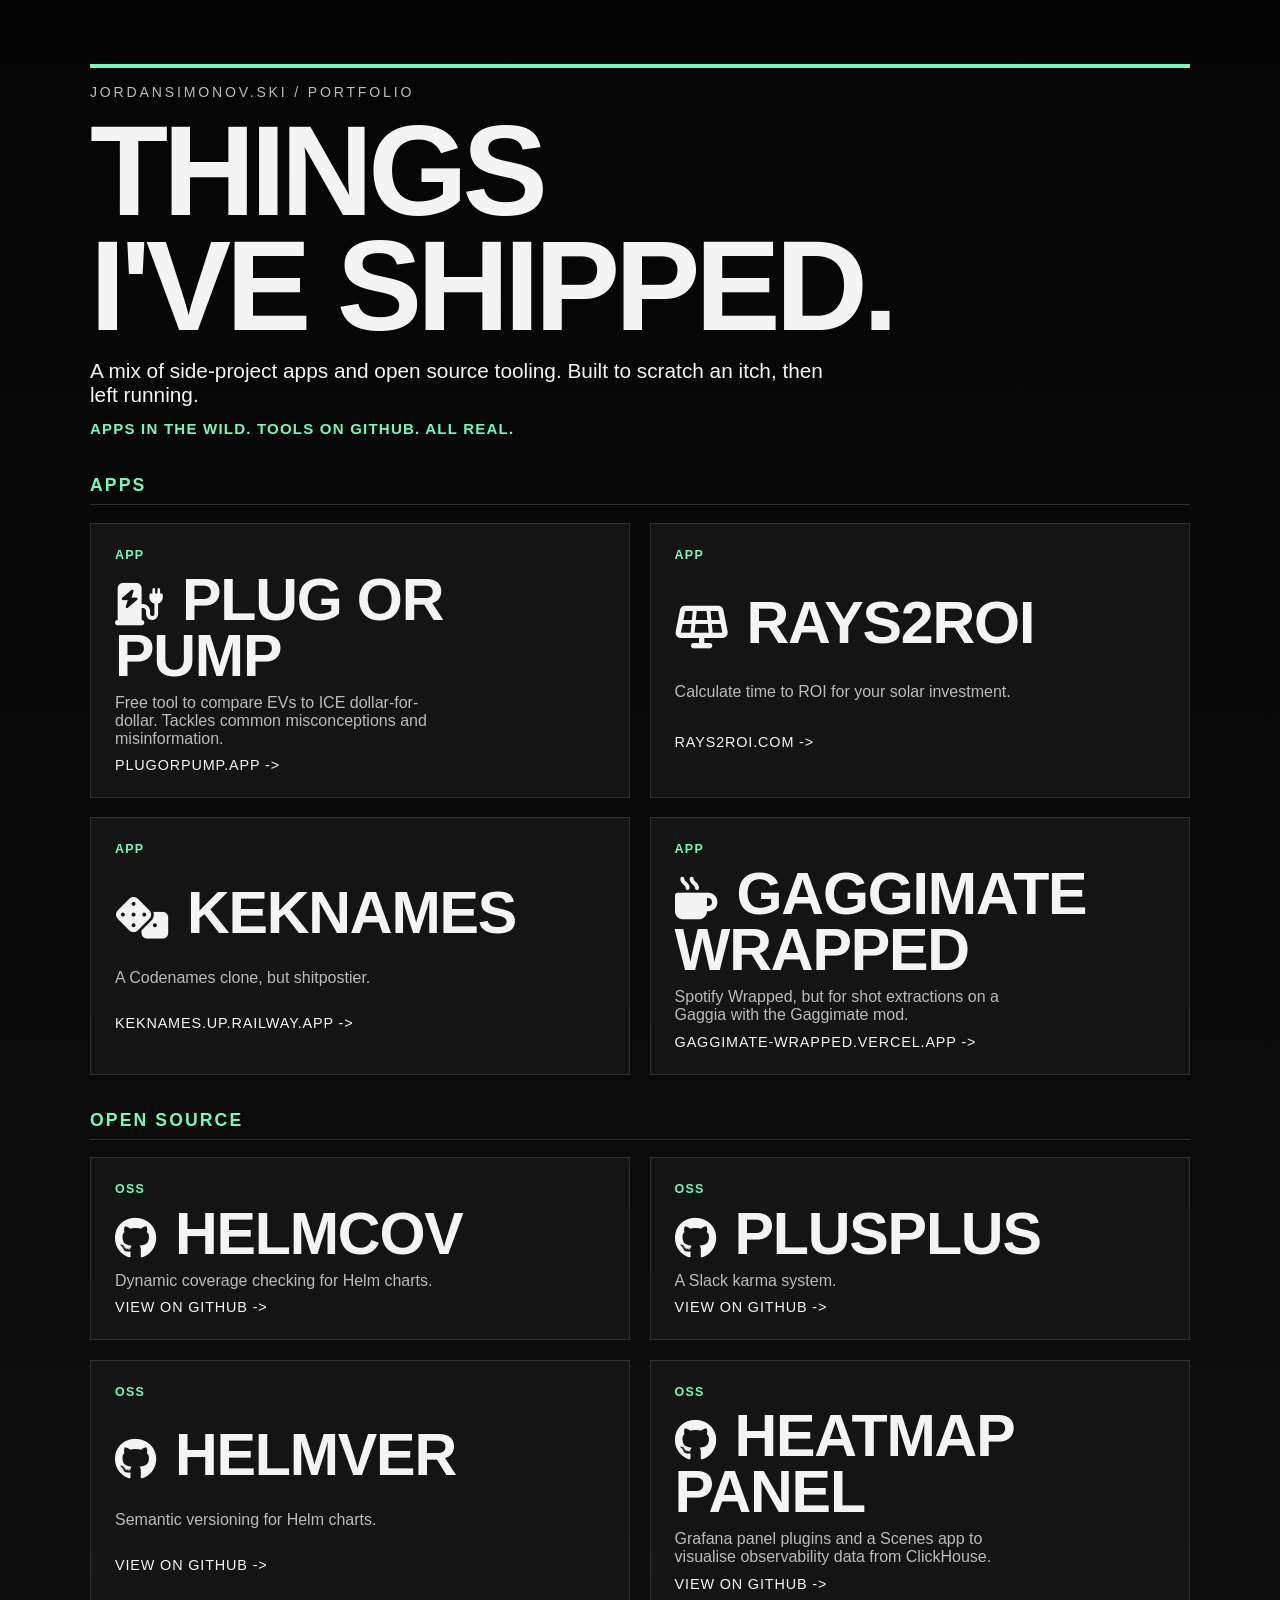
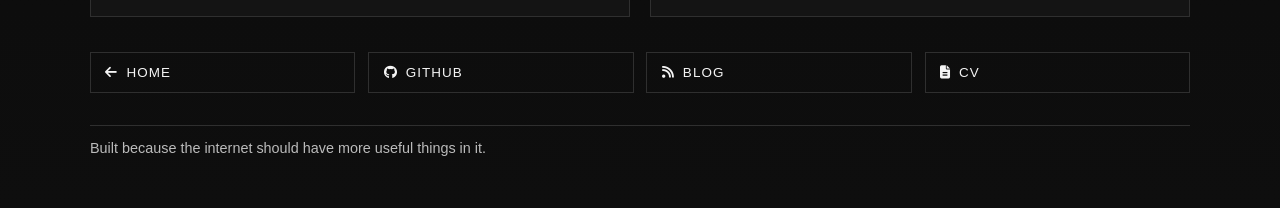
==== portfolio/index.html @ 2efd6886 "Added portfolio" ====
<!DOCTYPE html>
<html lang="en">
  <head>
    <meta charset="UTF-8" />
    <meta name="viewport" content="width=device-width, initial-scale=1.0" />
    <meta
      name="description"
      content="Jordan Simonovski - portfolio of shipped apps and open source projects."
    />
    <meta name="theme-color" content="#7d5ba6" />
    <link rel="canonical" href="https://jordansimonov.ski/portfolio/" />
    <link rel="icon" type="image/svg+xml" href="../js-favicon.svg" />
    <meta property="og:title" content="Jordan Simonovski - Portfolio" />
    <meta
      property="og:description"
      content="Jordan Simonovski - portfolio of shipped apps and open source projects."
    />
    <meta property="og:type" content="website" />
    <meta property="og:url" content="https://jordansimonov.ski/portfolio/" />
    <meta property="og:image" content="https://jordansimonov.ski/js-favicon.svg" />
    <meta property="og:image:width" content="64" />
    <meta property="og:image:height" content="64" />
    <meta property="og:image:alt" content="Jordan Simonovski profile image" />
    <meta name="twitter:card" content="summary_large_image" />
    <meta name="twitter:title" content="Jordan Simonovski - Portfolio" />
    <meta
      name="twitter:description"
      content="Jordan Simonovski - portfolio of shipped apps and open source projects."
    />
    <meta name="twitter:image" content="https://jordansimonov.ski/js-favicon.svg" />
    <title>Portfolio - Jordan Simonovski</title>
    <link
      rel="stylesheet"
      href="https://cdnjs.cloudflare.com/ajax/libs/font-awesome/6.7.2/css/all.min.css"
      integrity="sha512-Evv84Mr4kqVGRNSgIGL/F/aIDqQb7xQ2vcrdIwxfjThSH8CSR7PBEakCr51Ck+w+/U6swU2Im1vVX0SVk9ABhg=="
      crossorigin="anonymous"
      referrerpolicy="no-referrer"
    />
    <link rel="stylesheet" href="../styles.css" />
  </head>
  <body>
    <main class="page-shell">
      <header class="hero" aria-labelledby="site-title">
        <p class="eyebrow">jordansimonov.ski / portfolio</p>
        <h1 id="site-title">Things<br />I've shipped.</h1>
        <p class="subhead">
          A mix of side-project apps and open source tooling. Built to scratch an itch, then left running.
        </p>
        <p class="proof-line">Apps in the wild. Tools on GitHub. All real.</p>
      </header>

      <section class="project-group" aria-labelledby="apps-heading">
        <h2 class="group-heading" id="apps-heading">Apps</h2>
        <div class="primary-links">
          <a
            class="primary-link"
            href="https://plugorpump.app/"
            target="_blank"
            rel="noopener noreferrer"
            aria-label="Open Plug or Pump"
          >
            <span class="link-kicker">App</span>
            <h2><i class="fa-solid fa-charging-station" aria-hidden="true"></i> Plug or Pump</h2>
            <p>Free tool to compare EVs to ICE dollar-for-dollar. Tackles common misconceptions and misinformation.</p>
            <span class="link-arrow">plugorpump.app -></span>
          </a>
          <a
            class="primary-link"
            href="https://www.rays2roi.com/"
            target="_blank"
            rel="noopener noreferrer"
            aria-label="Open Rays2ROI"
          >
            <span class="link-kicker">App</span>
            <h2><i class="fa-solid fa-solar-panel" aria-hidden="true"></i> Rays2ROI</h2>
            <p>Calculate time to ROI for your solar investment.</p>
            <span class="link-arrow">rays2roi.com -></span>
          </a>
          <a
            class="primary-link"
            href="https://keknames.up.railway.app/"
            target="_blank"
            rel="noopener noreferrer"
            aria-label="Open Keknames"
          >
            <span class="link-kicker">App</span>
            <h2><i class="fa-solid fa-dice" aria-hidden="true"></i> Keknames</h2>
            <p>A Codenames clone, but shitpostier.</p>
            <span class="link-arrow">keknames.up.railway.app -></span>
          </a>
          <a
            class="primary-link"
            href="https://gaggimate-wrapped.vercel.app/"
            target="_blank"
            rel="noopener noreferrer"
            aria-label="Open Gaggimate Wrapped"
          >
            <span class="link-kicker">App</span>
            <h2><i class="fa-solid fa-mug-hot" aria-hidden="true"></i> Gaggimate Wrapped</h2>
            <p>Spotify Wrapped, but for shot extractions on a Gaggia with the Gaggimate mod.</p>
            <span class="link-arrow">gaggimate-wrapped.vercel.app -></span>
          </a>
        </div>
      </section>

      <section class="project-group" aria-labelledby="oss-heading">
        <h2 class="group-heading" id="oss-heading">Open Source</h2>
        <div class="primary-links">
          <a
            class="primary-link"
            href="https://github.com/jordan-simonovski/helmcov"
            target="_blank"
            rel="noopener noreferrer"
            aria-label="Open Helmcov on GitHub"
          >
            <span class="link-kicker">OSS</span>
            <h2><i class="fa-brands fa-github" aria-hidden="true"></i> Helmcov</h2>
            <p>Dynamic coverage checking for Helm charts.</p>
            <span class="link-arrow">View on GitHub -></span>
          </a>
          <a
            class="primary-link"
            href="https://github.com/jordan-simonovski/plusplus"
            target="_blank"
            rel="noopener noreferrer"
            aria-label="Open Plusplus on GitHub"
          >
            <span class="link-kicker">OSS</span>
            <h2><i class="fa-brands fa-github" aria-hidden="true"></i> Plusplus</h2>
            <p>A Slack karma system.</p>
            <span class="link-arrow">View on GitHub -></span>
          </a>
          <a
            class="primary-link"
            href="https://github.com/jordan-simonovski/helmver"
            target="_blank"
            rel="noopener noreferrer"
            aria-label="Open Helmver on GitHub"
          >
            <span class="link-kicker">OSS</span>
            <h2><i class="fa-brands fa-github" aria-hidden="true"></i> Helmver</h2>
            <p>Semantic versioning for Helm charts.</p>
            <span class="link-arrow">View on GitHub -></span>
          </a>
          <a
            class="primary-link"
            href="https://github.com/jordan-simonovski/heatmap-panel"
            target="_blank"
            rel="noopener noreferrer"
            aria-label="Open Heatmap Panel on GitHub"
          >
            <span class="link-kicker">OSS</span>
            <h2><i class="fa-brands fa-github" aria-hidden="true"></i> Heatmap Panel</h2>
            <p>Grafana panel plugins and a Scenes app to visualise observability data from ClickHouse.</p>
            <span class="link-arrow">View on GitHub -></span>
          </a>
        </div>
      </section>

      <nav class="secondary-links" aria-label="Other destinations">
        <a
          class="secondary-link"
          href="/"
          aria-label="Back to home"
        >
          <i class="fa-solid fa-arrow-left" aria-hidden="true"></i> Home
        </a>
        <a
          class="secondary-link"
          href="https://github.com/jordan-simonovski"
          target="_blank"
          rel="noopener noreferrer"
          aria-label="Open GitHub profile"
        >
          <i class="fa-brands fa-github" aria-hidden="true"></i> GitHub
        </a>
        <a
          class="secondary-link"
          href="https://blog.jordansimonov.ski"
          target="_blank"
          rel="noopener noreferrer"
          aria-label="Open blog"
        >
          <i class="fa-solid fa-rss" aria-hidden="true"></i> Blog
        </a>
        <a
          class="secondary-link"
          href="https://cv.jordansimonov.ski"
          target="_blank"
          rel="noopener noreferrer"
          aria-label="Open CV"
        >
          <i class="fa-solid fa-file-lines" aria-hidden="true"></i> CV
        </a>
      </nav>

      <footer class="footer-note">
        <p>Built because the internet should have more useful things in it.</p>
      </footer>
    </main>

    <script src="../script.js"></script>
  </body>
</html>
---- styles.css ----
:root {
  color-scheme: dark;
  --bg: #090909;
  --bg-soft: #141414;
  --ink: #f4f4f4;
  --ink-muted: #bbbbbb;
  --line: #2f2f2f;
  --accent: #74f9b8;
  --focus-ring: #9afcd0;
}

*,
*::before,
*::after {
  box-sizing: border-box;
}

html,
body {
  margin: 0;
  min-height: 100%;
}

body {
  font-family: "Inter", "Avenir Next", "Segoe UI", Roboto, Helvetica, Arial, sans-serif;
  background: linear-gradient(180deg, #050505 0%, #0e0e0e 100%);
  color: var(--ink);
}

.page-shell {
  width: min(1100px, 92vw);
  margin: 0 auto;
  padding: clamp(2rem, 5vw, 5rem) 0 clamp(2rem, 4vw, 3.6rem);
}

.hero {
  border-top: 4px solid var(--accent);
  padding-top: 1rem;
  margin-bottom: clamp(1.6rem, 3vw, 2.4rem);
}

.eyebrow {
  margin: 0 0 0.8rem;
  color: var(--ink-muted);
  text-transform: uppercase;
  letter-spacing: 0.2em;
  font-size: clamp(0.72rem, 1.2vw, 0.88rem);
}

h1 {
  margin: 0;
  max-width: 12ch;
  font-size: clamp(2.6rem, 11vw, 8rem);
  line-height: 0.9;
  letter-spacing: -0.04em;
  text-transform: uppercase;
}

.subhead {
  margin: 1rem 0 0;
  max-width: 65ch;
  color: var(--ink);
  font-size: clamp(1rem, 2vw, 1.3rem);
}

.proof-line {
  margin: 0.8rem 0 0;
  color: var(--accent);
  text-transform: uppercase;
  letter-spacing: 0.08em;
  font-weight: 700;
  font-size: clamp(0.76rem, 1.3vw, 0.94rem);
}

.primary-links {
  display: grid;
  grid-template-columns: repeat(12, minmax(0, 1fr));
  gap: clamp(0.8rem, 1.8vw, 1.2rem);
  margin-bottom: clamp(1rem, 2vw, 1.5rem);
}

.project-group {
  margin-bottom: clamp(1.4rem, 3vw, 2.2rem);
}

.project-group .primary-links {
  margin-bottom: 0;
}

.group-heading {
  margin: 0 0 clamp(0.8rem, 1.6vw, 1.1rem);
  padding-bottom: 0.5rem;
  border-bottom: 1px solid var(--line);
  color: var(--accent);
  text-transform: uppercase;
  letter-spacing: 0.12em;
  font-size: clamp(0.9rem, 1.6vw, 1.1rem);
}

.primary-links--trio > .primary-link {
  grid-column: span 4;
}

.primary-link {
  grid-column: span 6;
  border: 1px solid var(--line);
  background: var(--bg-soft);
  color: inherit;
  text-decoration: none;
  padding: clamp(1.1rem, 2vw, 1.5rem);
  display: grid;
  gap: 0.6rem;
  transition: transform 160ms ease, border-color 160ms ease, box-shadow 160ms ease;
}

.primary-link h2 {
  margin: 0;
  font-size: clamp(2rem, 5vw, 3.7rem);
  line-height: 0.95;
  letter-spacing: -0.02em;
  text-transform: uppercase;
}

.primary-link h2 i {
  font-size: 0.72em;
  margin-right: 0.3rem;
}

.primary-link p {
  margin: 0;
  color: var(--ink-muted);
  max-width: 38ch;
}

.link-kicker {
  color: var(--accent);
  text-transform: uppercase;
  font-size: 0.78rem;
  letter-spacing: 0.1em;
  font-weight: 700;
}

.link-arrow {
  color: var(--ink);
  text-transform: uppercase;
  letter-spacing: 0.06em;
  font-size: 0.9rem;
}

.secondary-links {
  display: grid;
  grid-template-columns: repeat(12, minmax(0, 1fr));
  gap: clamp(0.55rem, 1.2vw, 0.8rem);
}

.secondary-link {
  grid-column: span 3;
  text-decoration: none;
  color: var(--ink);
  border: 1px solid var(--line);
  display: inline-flex;
  align-items: center;
  gap: 0.5rem;
  padding: 0.75rem 0.9rem;
  text-transform: uppercase;
  letter-spacing: 0.08em;
  font-size: 0.84rem;
  transition: transform 160ms ease, border-color 160ms ease, background-color 160ms ease;
}

.primary-link:hover,
.primary-link:focus-visible,
.secondary-link:hover,
.secondary-link:focus-visible {
  transform: translateY(-2px);
  border-color: var(--accent);
  background: #1a1a1a;
}

.primary-link:focus-visible,
.secondary-link:focus-visible {
  outline: 3px solid var(--focus-ring);
  outline-offset: 2px;
}

.footer-note {
  margin-top: clamp(1.4rem, 2.5vw, 2rem);
  color: var(--ink-muted);
  font-size: 0.9rem;
  border-top: 1px solid var(--line);
  padding-top: 0.9rem;
}

.footer-note p {
  margin: 0;
}

.hero,
.primary-link,
.secondary-link {
  opacity: 0;
  transform: translateY(8px);
}

body.is-ready .hero,
body.is-ready .primary-link,
body.is-ready .secondary-link {
  animation: riseIn 260ms ease forwards;
}

body.is-ready .primary-link:nth-child(1) {
  animation-delay: 80ms;
}

body.is-ready .primary-link:nth-child(2) {
  animation-delay: 120ms;
}

body.is-ready .primary-link:nth-child(3) {
  animation-delay: 160ms;
}

body.is-ready .secondary-link:nth-child(1) {
  animation-delay: 150ms;
}

body.is-ready .secondary-link:nth-child(2) {
  animation-delay: 190ms;
}

body.is-ready .secondary-link:nth-child(3) {
  animation-delay: 230ms;
}

body.is-ready .secondary-link:nth-child(4) {
  animation-delay: 270ms;
}

@keyframes riseIn {
  from {
    opacity: 0;
    transform: translateY(8px);
  }
  to {
    opacity: 1;
    transform: translateY(0);
  }
}

@media (max-width: 860px) {
  .primary-link,
  .primary-links--trio > .primary-link {
    grid-column: span 12;
  }

  .secondary-link {
    grid-column: span 6;
  }
}

@media (max-width: 520px) {
  .secondary-link {
    grid-column: span 12;
  }
}

@media (prefers-reduced-motion: reduce) {
  *,
  *::before,
  *::after {
    animation: none !important;
    transition-duration: 1ms !important;
    transition-delay: 0ms !important;
  }

  .hero,
  .primary-link,
  .secondary-link {
    opacity: 1;
    transform: none;
  }
}
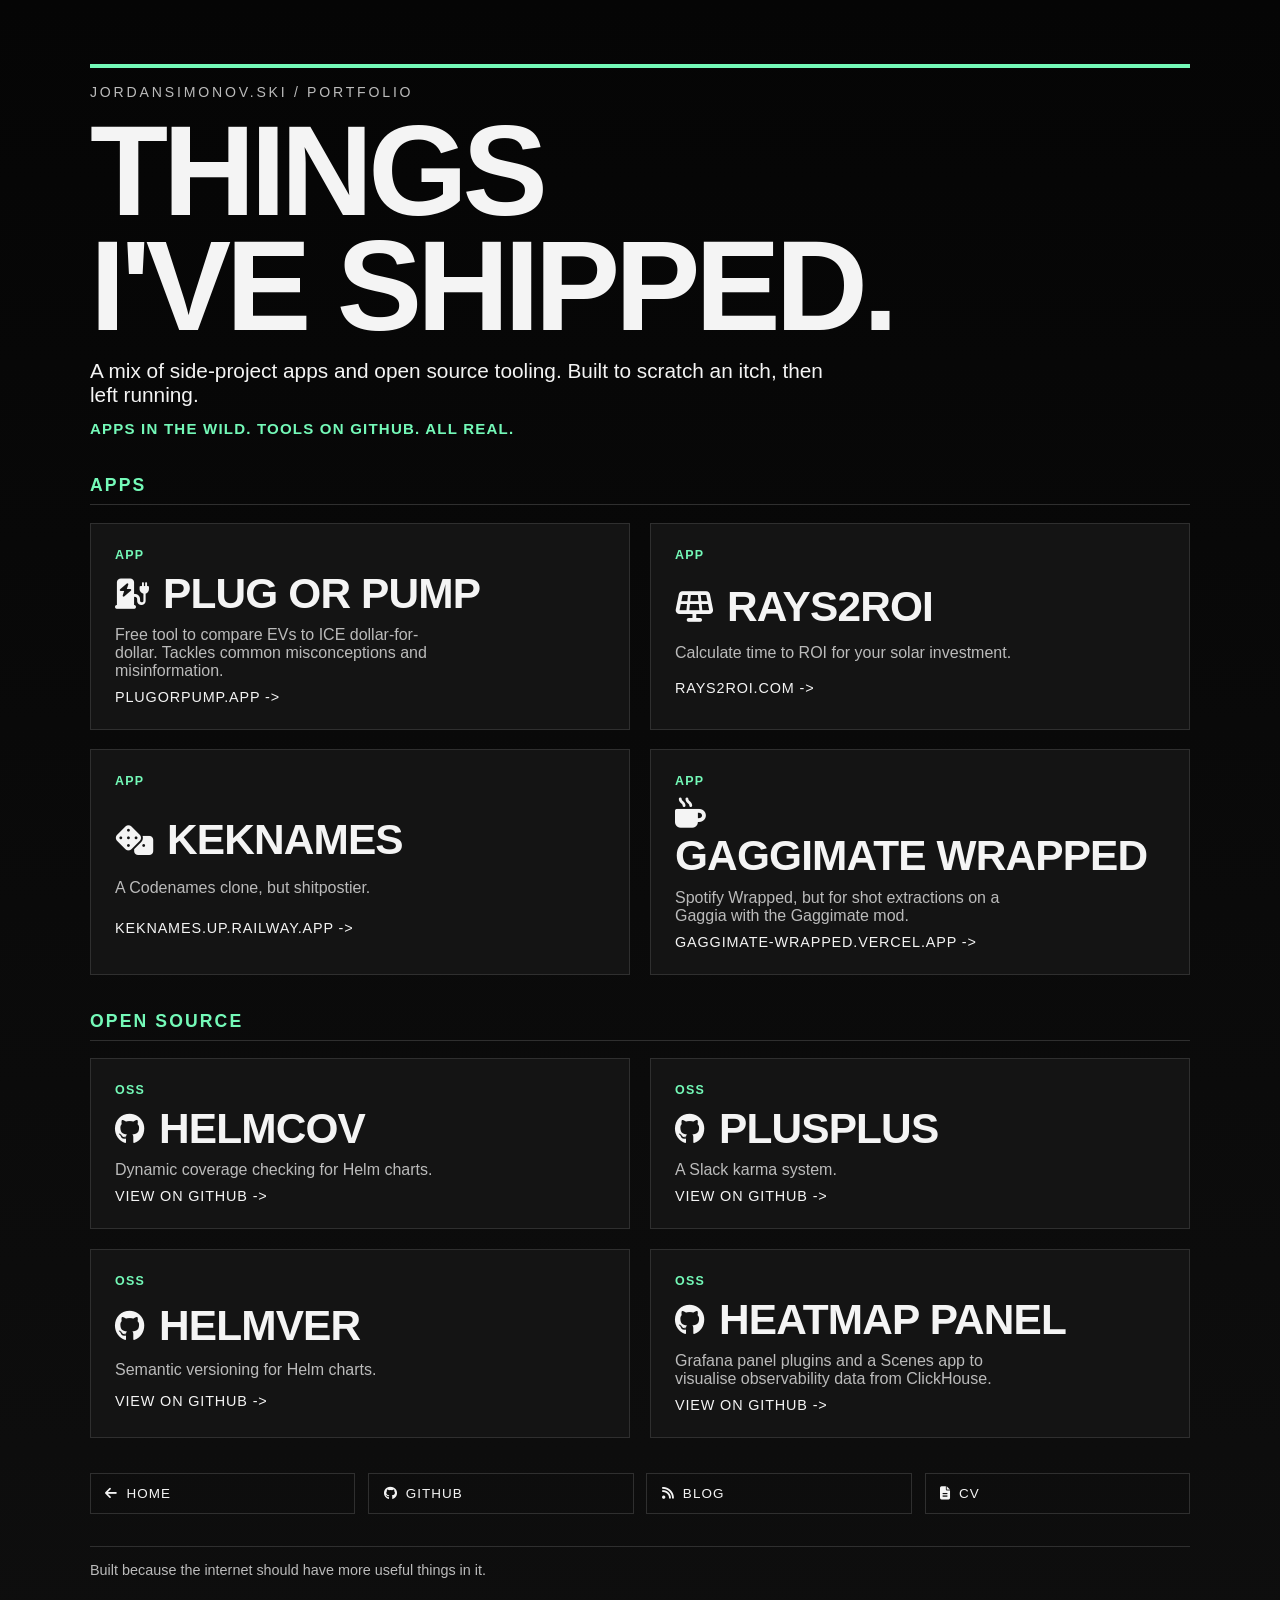
==== commit 6a029da8: "improve nav" ====
--- a/portfolio/index.html
+++ b/portfolio/index.html
@@ -41,7 +41,23 @@
   <body>
     <main class="page-shell">
       <header class="hero" aria-labelledby="site-title">
-        <p class="eyebrow">jordansimonov.ski / portfolio</p>
+        <nav class="eyebrow path-breadcrumb" aria-label="Site path">
+          <a class="path-root" href="/">jordansimonov.ski</a>
+          <span class="path-sep" aria-hidden="true">/</span>
+          <details class="path-endpoint">
+            <summary class="path-endpoint__summary">
+              <span class="path-endpoint__label">portfolio</span>
+            </summary>
+            <ul class="path-endpoint__menu">
+              <li>
+                <a href="/portfolio/" aria-current="page">portfolio</a>
+              </li>
+              <!-- Add rows here when new top-level sections ship, e.g.:
+              <li><a href="/labs/">labs</a></li>
+              -->
+            </ul>
+          </details>
+        </nav>
         <h1 id="site-title">Things<br />I've shipped.</h1>
         <p class="subhead">
           A mix of side-project apps and open source tooling. Built to scratch an itch, then left running.
--- a/styles.css
+++ b/styles.css
@@ -47,6 +47,106 @@
   font-size: clamp(0.72rem, 1.2vw, 0.88rem);
 }
 
+.path-breadcrumb {
+  display: flex;
+  flex-wrap: wrap;
+  align-items: baseline;
+  gap: 0.25em 0.45em;
+}
+
+.path-root {
+  color: inherit;
+  text-decoration: none;
+}
+
+.path-root:hover,
+.path-root:focus-visible {
+  color: var(--ink);
+  text-decoration: underline;
+  text-decoration-color: var(--accent);
+  text-underline-offset: 0.2em;
+}
+
+.path-sep {
+  color: var(--ink-muted);
+  user-select: none;
+}
+
+.path-endpoint {
+  position: relative;
+  display: inline-block;
+  color: var(--ink-muted);
+}
+
+.path-endpoint__summary {
+  list-style: none;
+  cursor: pointer;
+  color: inherit;
+  letter-spacing: inherit;
+}
+
+.path-endpoint__summary:focus-visible {
+  outline: 3px solid var(--focus-ring);
+  outline-offset: 3px;
+  border-radius: 2px;
+}
+
+.path-endpoint__summary::-webkit-details-marker {
+  display: none;
+}
+
+.path-endpoint__summary::marker {
+  content: "";
+}
+
+.path-endpoint__label {
+  border-bottom: 1px solid transparent;
+}
+
+.path-endpoint__summary:hover .path-endpoint__label,
+.path-endpoint__summary:focus-visible .path-endpoint__label {
+  color: var(--ink);
+  border-bottom-color: var(--accent);
+}
+
+.path-endpoint[open] .path-endpoint__summary .path-endpoint__label {
+  color: var(--accent);
+}
+
+.path-endpoint__menu {
+  position: absolute;
+  left: 0;
+  top: calc(100% + 0.35rem);
+  z-index: 2;
+  margin: 0;
+  padding: 0.35rem 0;
+  min-width: 11rem;
+  list-style: none;
+  background: var(--bg-soft);
+  border: 1px solid var(--line);
+  box-shadow: 0 8px 24px rgb(0 0 0 / 0.35);
+}
+
+.path-endpoint__menu a {
+  display: block;
+  padding: 0.45rem 0.85rem;
+  color: var(--ink);
+  text-decoration: none;
+  letter-spacing: 0.12em;
+  font-size: 0.92em;
+}
+
+.path-endpoint__menu a:hover,
+.path-endpoint__menu a:focus-visible {
+  background: #1a1a1a;
+  color: var(--accent);
+}
+
+.path-endpoint__menu a[aria-current="page"] {
+  color: var(--accent);
+  font-weight: 700;
+}
+
 h1 {
   margin: 0;
   max-width: 12ch;
@@ -102,6 +202,7 @@
 }
 
 .primary-link {
+  container-type: inline-size;
   grid-column: span 6;
   border: 1px solid var(--line);
   background: var(--bg-soft);
@@ -110,20 +211,31 @@
   padding: clamp(1.1rem, 2vw, 1.5rem);
   display: grid;
   gap: 0.6rem;
+  min-width: 0;
   transition: transform 160ms ease, border-color 160ms ease, box-shadow 160ms ease;
 }
 
 .primary-link h2 {
   margin: 0;
-  font-size: clamp(2rem, 5vw, 3.7rem);
-  line-height: 0.95;
+  /* vw fallback when container query length units are unavailable */
+  font-size: clamp(1.35rem, 2.8vw + 0.6rem, 2.65rem);
+  /* cqw tracks the card so long titles scale with the column, not the viewport */
+  font-size: clamp(1.35rem, 0.85rem + 9cqw, 2.65rem);
+  line-height: 1.05;
   letter-spacing: -0.02em;
   text-transform: uppercase;
+  display: flex;
+  flex-wrap: wrap;
+  align-items: center;
+  column-gap: 0.35em;
+  row-gap: 0.15em;
+  min-width: 0;
+  overflow-wrap: break-word;
 }
 
 .primary-link h2 i {
   font-size: 0.72em;
-  margin-right: 0.3rem;
+  flex-shrink: 0;
 }
 
 .primary-link p {
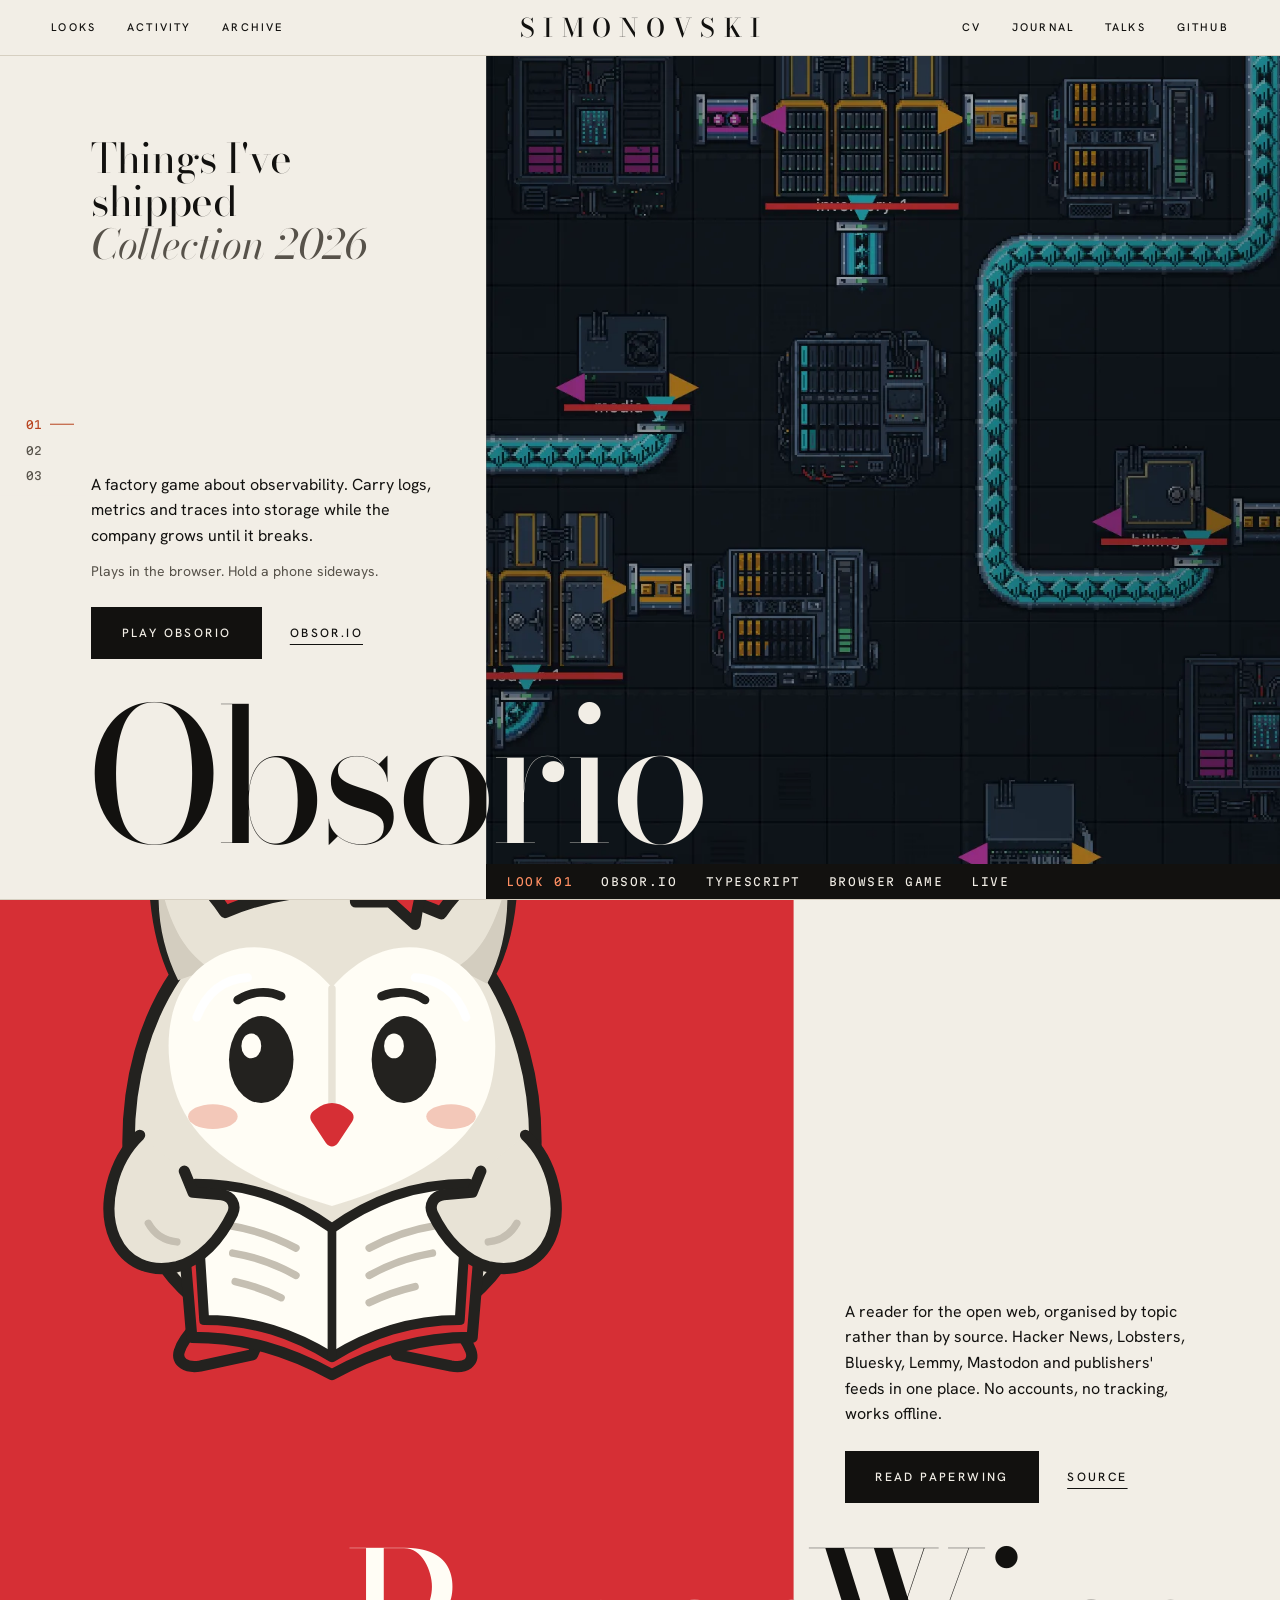
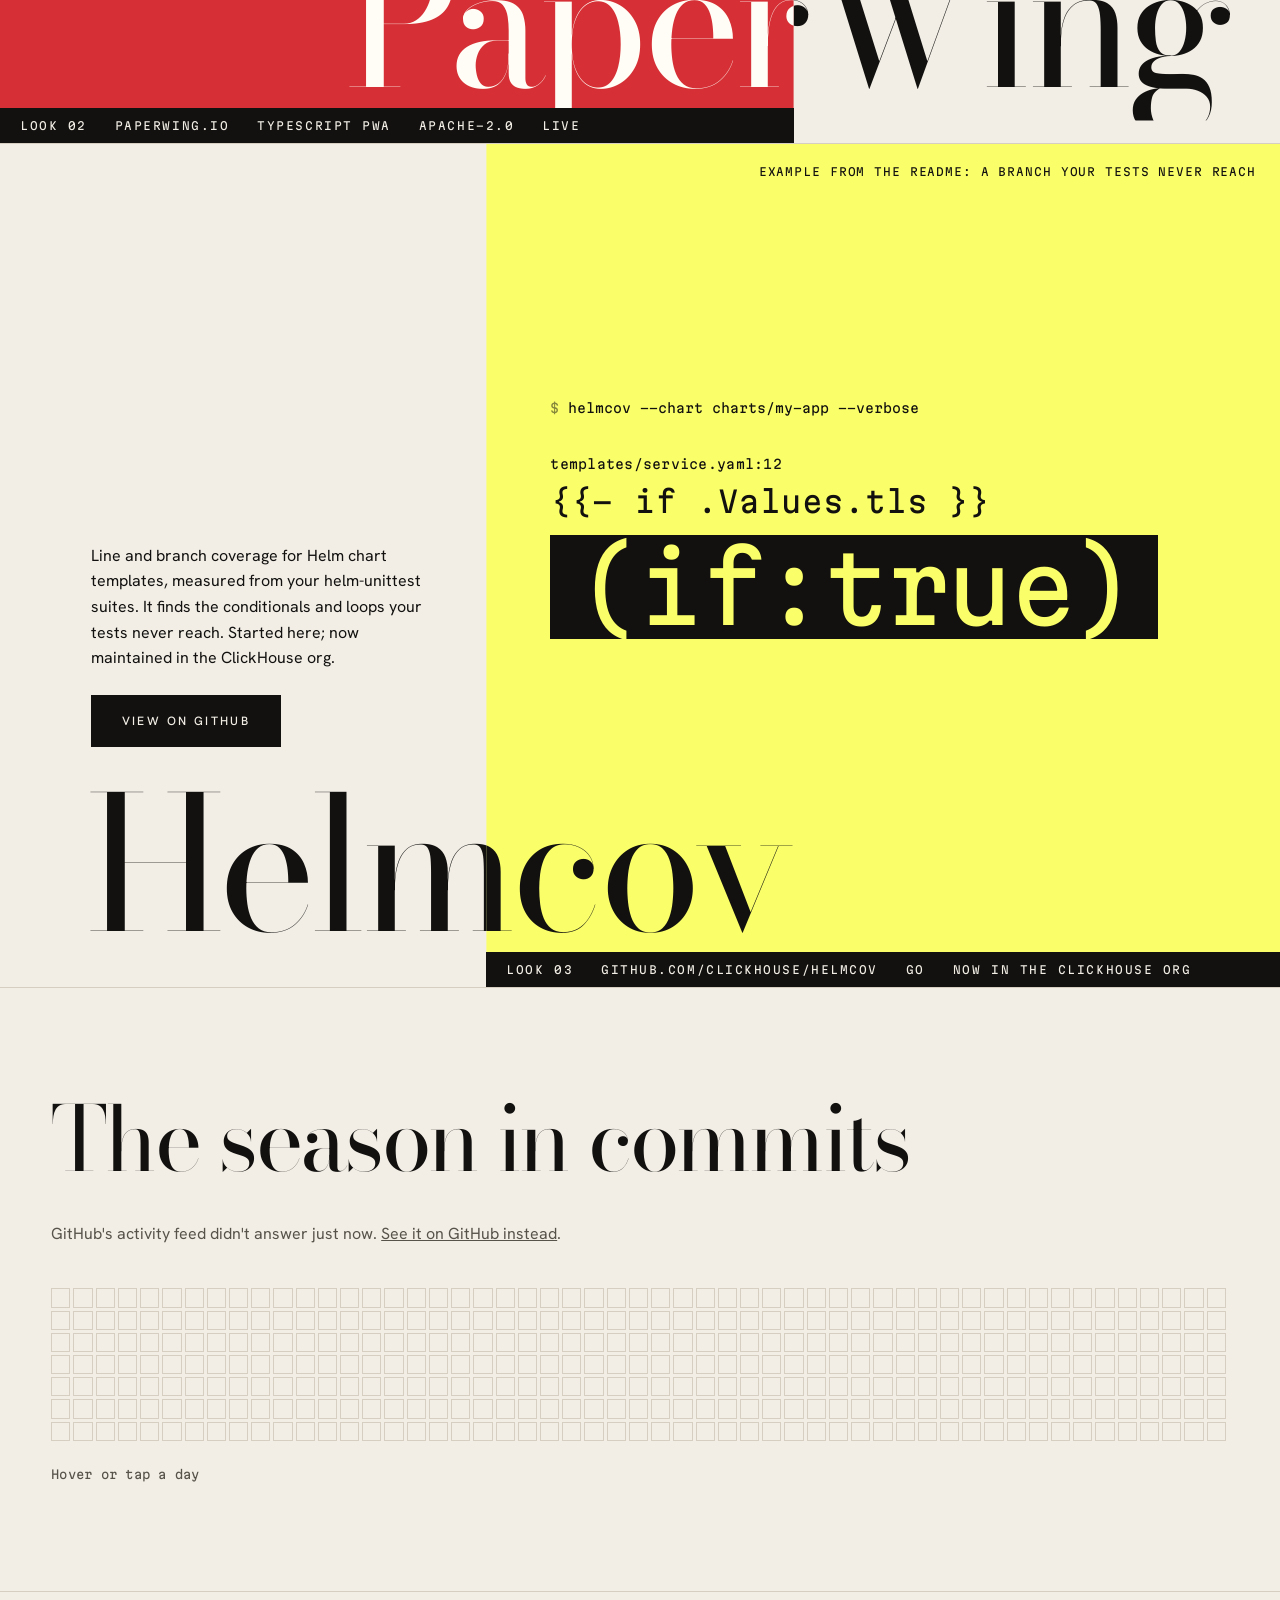
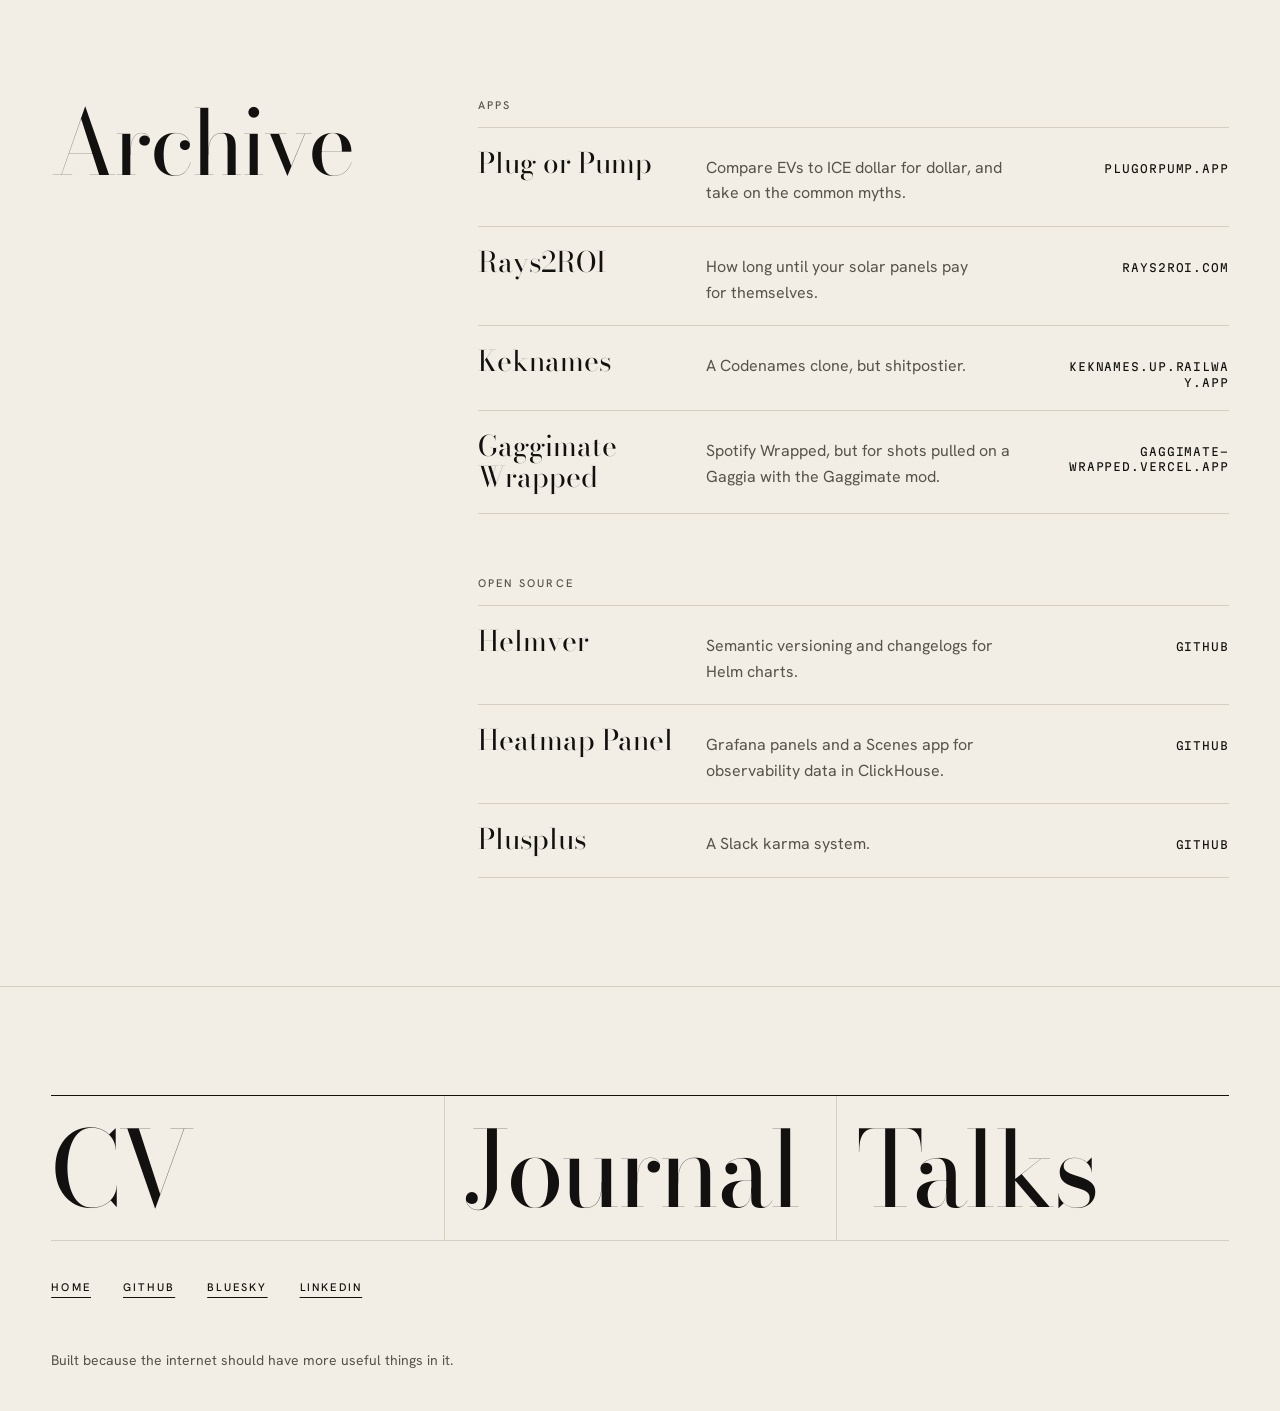
==== commit f672b624: "Redesign home and portfolio as a lookbook Portfolio shows Obsorio, PaperWing and Helmcov as full-ble" ====
--- a/portfolio/index.html
+++ b/portfolio/index.html
@@ -5,216 +5,185 @@
     <meta name="viewport" content="width=device-width, initial-scale=1.0" />
     <meta
       name="description"
-      content="Jordan Simonovski - portfolio of shipped apps and open source projects."
+      content="Jordan Simonovski - things I've shipped: Obsorio, PaperWing, Helmcov and more, plus a year of open source activity."
     />
-    <meta name="theme-color" content="#7d5ba6" />
+    <meta name="theme-color" content="#f2eee6" />
     <link rel="canonical" href="https://jordansimonov.ski/portfolio/" />
     <link rel="icon" type="image/svg+xml" href="../js-favicon.svg" />
-    <meta property="og:title" content="Jordan Simonovski - Portfolio" />
+    <meta property="og:title" content="Jordan Simonovski - Things I've shipped" />
     <meta
       property="og:description"
-      content="Jordan Simonovski - portfolio of shipped apps and open source projects."
+      content="Things I've shipped: Obsorio, PaperWing, Helmcov and more, plus a year of open source activity."
     />
     <meta property="og:type" content="website" />
     <meta property="og:url" content="https://jordansimonov.ski/portfolio/" />
-    <meta property="og:image" content="https://jordansimonov.ski/js-favicon.svg" />
-    <meta property="og:image:width" content="64" />
-    <meta property="og:image:height" content="64" />
-    <meta property="og:image:alt" content="Jordan Simonovski profile image" />
+    <meta property="og:image" content="https://jordansimonov.ski/portfolio/og.png" />
+    <meta property="og:image:width" content="1200" />
+    <meta property="og:image:height" content="630" />
+    <meta property="og:image:alt" content="Things I've shipped: Obsorio set in a huge serif over its pixel-art factory floor." />
     <meta name="twitter:card" content="summary_large_image" />
-    <meta name="twitter:title" content="Jordan Simonovski - Portfolio" />
-    <meta
-      name="twitter:description"
-      content="Jordan Simonovski - portfolio of shipped apps and open source projects."
-    />
-    <meta name="twitter:image" content="https://jordansimonov.ski/js-favicon.svg" />
-    <title>Portfolio - Jordan Simonovski</title>
+    <meta name="twitter:title" content="Jordan Simonovski - Things I've shipped" />
+    <meta name="twitter:image" content="https://jordansimonov.ski/portfolio/og.png" />
+    <title>Things I've shipped - Jordan Simonovski</title>
+    <link rel="preconnect" href="https://fonts.googleapis.com" />
+    <link rel="preconnect" href="https://fonts.gstatic.com" crossorigin />
     <link
       rel="stylesheet"
-      href="https://cdnjs.cloudflare.com/ajax/libs/font-awesome/6.7.2/css/all.min.css"
-      integrity="sha512-Evv84Mr4kqVGRNSgIGL/F/aIDqQb7xQ2vcrdIwxfjThSH8CSR7PBEakCr51Ck+w+/U6swU2Im1vVX0SVk9ABhg=="
-      crossorigin="anonymous"
-      referrerpolicy="no-referrer"
+      href="https://fonts.googleapis.com/css2?family=Bodoni+Moda:ital,opsz,wght@0,6..96,400..700;1,6..96,400..700&family=Hanken+Grotesk:wght@400;500&family=Martian+Mono:wdth,wght@87.5,400&display=swap"
     />
-    <link rel="stylesheet" href="../styles.css" />
+    <link rel="preload" as="image" href="./looks/obsorio-floor.webp" />
+    <link rel="stylesheet" href="./portfolio.css" />
   </head>
   <body>
-    <main class="page-shell">
-      <header class="hero" aria-labelledby="site-title">
-        <nav class="eyebrow path-breadcrumb" aria-label="Site path">
-          <a class="path-root" href="/">jordansimonov.ski</a>
-          <span class="path-sep" aria-hidden="true">/</span>
-          <details class="path-endpoint">
-            <summary class="path-endpoint__summary">
-              <span class="path-endpoint__label">portfolio</span>
-            </summary>
-            <ul class="path-endpoint__menu">
-              <li>
-                <a href="/portfolio/" aria-current="page">portfolio</a>
-              </li>
-              <!-- Add rows here when new top-level sections ship, e.g.:
-              <li><a href="/labs/">labs</a></li>
-              -->
-            </ul>
-          </details>
-        </nav>
-        <h1 id="site-title">Things<br />I've shipped.</h1>
-        <p class="subhead">
-          A mix of side-project apps and open source tooling. Built to scratch an itch, then left running.
-        </p>
-        <p class="proof-line">Apps in the wild. Tools on GitHub. All real.</p>
-      </header>
+    <a class="skip" href="#looks">Skip to the looks</a>
 
-      <section class="project-group" aria-labelledby="apps-heading">
-        <h2 class="group-heading" id="apps-heading">Apps</h2>
-        <div class="primary-links">
-          <a
-            class="primary-link"
-            href="https://plugorpump.app/"
-            target="_blank"
-            rel="noopener noreferrer"
-            aria-label="Open Plug or Pump"
-          >
-            <span class="link-kicker">App</span>
-            <h2><i class="fa-solid fa-charging-station" aria-hidden="true"></i> Plug or Pump</h2>
-            <p>Free tool to compare EVs to ICE dollar-for-dollar. Tackles common misconceptions and misinformation.</p>
-            <span class="link-arrow">plugorpump.app -></span>
-          </a>
-          <a
-            class="primary-link"
-            href="https://www.rays2roi.com/"
-            target="_blank"
-            rel="noopener noreferrer"
-            aria-label="Open Rays2ROI"
-          >
-            <span class="link-kicker">App</span>
-            <h2><i class="fa-solid fa-solar-panel" aria-hidden="true"></i> Rays2ROI</h2>
-            <p>Calculate time to ROI for your solar investment.</p>
-            <span class="link-arrow">rays2roi.com -></span>
-          </a>
-          <a
-            class="primary-link"
-            href="https://keknames.up.railway.app/"
-            target="_blank"
-            rel="noopener noreferrer"
-            aria-label="Open Keknames"
-          >
-            <span class="link-kicker">App</span>
-            <h2><i class="fa-solid fa-dice" aria-hidden="true"></i> Keknames</h2>
-            <p>A Codenames clone, but shitpostier.</p>
-            <span class="link-arrow">keknames.up.railway.app -></span>
-          </a>
-          <a
-            class="primary-link"
-            href="https://gaggimate-wrapped.vercel.app/"
-            target="_blank"
-            rel="noopener noreferrer"
-            aria-label="Open Gaggimate Wrapped"
-          >
-            <span class="link-kicker">App</span>
-            <h2><i class="fa-solid fa-mug-hot" aria-hidden="true"></i> Gaggimate Wrapped</h2>
-            <p>Spotify Wrapped, but for shot extractions on a Gaggia with the Gaggimate mod.</p>
-            <span class="link-arrow">gaggimate-wrapped.vercel.app -></span>
-          </a>
+    <header class="mast">
+      <nav class="mast__group mast__group--sections" aria-label="Sections">
+        <a href="#looks">Looks</a>
+        <a href="#activity">Activity</a>
+        <a href="#archive">Archive</a>
+      </nav>
+      <a class="mast__mark" href="/" aria-label="Simonovski, back to home">Simonovski</a>
+      <nav class="mast__group mast__group--out" aria-label="Elsewhere">
+        <a href="https://cv.jordansimonov.ski" target="_blank" rel="noopener noreferrer">CV</a>
+        <a href="https://blog.jordansimonov.ski" target="_blank" rel="noopener noreferrer">Journal</a>
+        <a href="https://talks.jordansimonov.ski" target="_blank" rel="noopener noreferrer">Talks</a>
+        <a href="https://github.com/jordan-simonovski" target="_blank" rel="noopener noreferrer">GitHub</a>
+      </nav>
+    </header>
+
+    <ol class="rail" aria-hidden="true">
+      <li data-look="obsorio">01</li>
+      <li data-look="paperwing">02</li>
+      <li data-look="helmcov">03</li>
+    </ol>
+
+    <main id="looks">
+      <section class="look look--obsorio" id="obsorio" aria-labelledby="obsorio-name">
+        <h1 class="collection">Things I've shipped <span>Collection 2026</span></h1>
+        <div class="look__copy">
+          <p class="look__text">
+            A factory game about observability. Carry logs, metrics and traces into storage while the company
+            grows until it breaks.
+          </p>
+          <p class="look__note">Plays in the browser. Hold a phone sideways.</p>
+          <div class="look__actions">
+            <a class="btn" href="https://obsor.io" target="_blank" rel="noopener noreferrer">Play Obsorio</a>
+            <a class="quiet" href="https://obsor.io" target="_blank" rel="noopener noreferrer">obsor.io</a>
+          </div>
         </div>
+        <figure class="look__plate">
+          <img
+            src="./looks/obsorio-floor.webp"
+            width="1060"
+            height="2000"
+            alt="Obsorio's pixel-art factory floor: server racks and services joined by teal and magenta conveyor belts carrying telemetry."
+          />
+        </figure>
+        <h2 class="look__name" id="obsorio-name" data-name="Obsorio">Obsorio</h2>
+        <p class="look__edge"><span>Look 01</span><span>obsor.io</span><span>TypeScript</span><span>Browser game</span><span>Live</span></p>
       </section>
 
-      <section class="project-group" aria-labelledby="oss-heading">
-        <h2 class="group-heading" id="oss-heading">Open Source</h2>
-        <div class="primary-links">
-          <a
-            class="primary-link"
-            href="https://github.com/jordan-simonovski/helmcov"
-            target="_blank"
-            rel="noopener noreferrer"
-            aria-label="Open Helmcov on GitHub"
-          >
-            <span class="link-kicker">OSS</span>
-            <h2><i class="fa-brands fa-github" aria-hidden="true"></i> Helmcov</h2>
-            <p>Dynamic coverage checking for Helm charts.</p>
-            <span class="link-arrow">View on GitHub -></span>
-          </a>
-          <a
-            class="primary-link"
-            href="https://github.com/jordan-simonovski/plusplus"
-            target="_blank"
-            rel="noopener noreferrer"
-            aria-label="Open Plusplus on GitHub"
-          >
-            <span class="link-kicker">OSS</span>
-            <h2><i class="fa-brands fa-github" aria-hidden="true"></i> Plusplus</h2>
-            <p>A Slack karma system.</p>
-            <span class="link-arrow">View on GitHub -></span>
-          </a>
-          <a
-            class="primary-link"
-            href="https://github.com/jordan-simonovski/helmver"
-            target="_blank"
-            rel="noopener noreferrer"
-            aria-label="Open Helmver on GitHub"
-          >
-            <span class="link-kicker">OSS</span>
-            <h2><i class="fa-brands fa-github" aria-hidden="true"></i> Helmver</h2>
-            <p>Semantic versioning for Helm charts.</p>
-            <span class="link-arrow">View on GitHub -></span>
-          </a>
-          <a
-            class="primary-link"
-            href="https://github.com/jordan-simonovski/heatmap-panel"
-            target="_blank"
-            rel="noopener noreferrer"
-            aria-label="Open Heatmap Panel on GitHub"
-          >
-            <span class="link-kicker">OSS</span>
-            <h2><i class="fa-brands fa-github" aria-hidden="true"></i> Heatmap Panel</h2>
-            <p>Grafana panel plugins and a Scenes app to visualise observability data from ClickHouse.</p>
-            <span class="link-arrow">View on GitHub -></span>
-          </a>
+      <section class="look look--paperwing look--flip" id="paperwing" aria-labelledby="paperwing-name">
+        <div class="look__copy">
+          <p class="look__text">
+            A reader for the open web, organised by topic rather than by source. Hacker News, Lobsters, Bluesky,
+            Lemmy, Mastodon and publishers' feeds in one place. No accounts, no tracking, works offline.
+          </p>
+          <div class="look__actions">
+            <a class="btn" href="https://paperwing.io" target="_blank" rel="noopener noreferrer">Read PaperWing</a>
+            <a class="quiet" href="https://github.com/paperwingio/paperwing" target="_blank" rel="noopener noreferrer">Source</a>
+          </div>
         </div>
+        <figure class="look__plate">
+          <img src="./looks/pip.svg" width="640" height="640" alt="Pip, PaperWing's paper owl mascot, reading an open book." />
+        </figure>
+        <h2 class="look__name" id="paperwing-name" data-name="PaperWing">PaperWing</h2>
+        <p class="look__edge"><span>Look 02</span><span>paperwing.io</span><span>TypeScript PWA</span><span>Apache-2.0</span><span>Live</span></p>
       </section>
 
-      <nav class="secondary-links" aria-label="Other destinations">
-        <a
-          class="secondary-link"
-          href="/"
-          aria-label="Back to home"
-        >
-          <i class="fa-solid fa-arrow-left" aria-hidden="true"></i> Home
-        </a>
-        <a
-          class="secondary-link"
-          href="https://github.com/jordan-simonovski"
-          target="_blank"
-          rel="noopener noreferrer"
-          aria-label="Open GitHub profile"
-        >
-          <i class="fa-brands fa-github" aria-hidden="true"></i> GitHub
-        </a>
-        <a
-          class="secondary-link"
-          href="https://blog.jordansimonov.ski"
-          target="_blank"
-          rel="noopener noreferrer"
-          aria-label="Open blog"
-        >
-          <i class="fa-solid fa-rss" aria-hidden="true"></i> Blog
-        </a>
-        <a
-          class="secondary-link"
-          href="https://cv.jordansimonov.ski"
-          target="_blank"
-          rel="noopener noreferrer"
-          aria-label="Open CV"
-        >
-          <i class="fa-solid fa-file-lines" aria-hidden="true"></i> CV
-        </a>
-      </nav>
-
-      <footer class="footer-note">
-        <p>Built because the internet should have more useful things in it.</p>
-      </footer>
+      <section class="look look--helmcov" id="helmcov" aria-labelledby="helmcov-name">
+        <div class="look__copy">
+          <p class="look__text">
+            Line and branch coverage for Helm chart templates, measured from your helm-unittest suites. It finds
+            the conditionals and loops your tests never reach. Started here; now maintained in the ClickHouse org.
+          </p>
+          <div class="look__actions">
+            <a class="btn" href="https://github.com/ClickHouse/helmcov" target="_blank" rel="noopener noreferrer">View on GitHub</a>
+          </div>
+        </div>
+        <figure class="look__plate look__plate--type">
+          <pre class="cmd"><span class="dim">$</span> helmcov --chart charts/my-app --verbose</pre>
+          <p class="hit">
+            <span class="hit__where">templates/service.yaml:12</span>
+            <span class="hit__src">{{- if .Values.tls }}</span>
+            <b class="hit__branch">(if:true)</b>
+          </p>
+          <figcaption>Example from the README: a branch your tests never reach</figcaption>
+        </figure>
+        <h2 class="look__name" id="helmcov-name" data-name="Helmcov">Helmcov</h2>
+        <p class="look__edge"><span>Look 03</span><span>github.com/ClickHouse/helmcov</span><span>Go</span><span>Now in the ClickHouse org</span></p>
+      </section>
     </main>
 
-    <script src="../script.js"></script>
+    <section class="activity" id="activity" aria-labelledby="activity-title" data-state="loading">
+      <h2 id="activity-title">The season in commits</h2>
+      <p class="activity__line" aria-live="polite">
+        <span class="n" data-key="total">…</span> contributions on GitHub in the last year, across
+        <span class="n" data-key="activeDays">…</span> days. Longest run:
+        <span class="n" data-key="longest">…</span> days straight. Current run:
+        <span class="n" data-key="current">…</span>.
+      </p>
+      <p class="activity__error">
+        GitHub's activity feed didn't answer just now.
+        <a href="https://github.com/jordan-simonovski" target="_blank" rel="noopener noreferrer">See it on GitHub instead</a>.
+      </p>
+      <div class="calendar">
+        <div class="calendar__scroll">
+          <div class="calendar__months" aria-hidden="true"></div>
+          <div class="calendar__grid" role="img" aria-label="Daily GitHub contributions for the last year"></div>
+        </div>
+        <p class="calendar__readout" aria-hidden="true">Hover or tap a day</p>
+      </div>
+    </section>
+
+    <section class="archive" id="archive" aria-labelledby="archive-title">
+      <h2 id="archive-title">Archive</h2>
+      <div class="archive__group">
+        <h3>Apps</h3>
+        <ul>
+          <li><a href="https://plugorpump.app/" target="_blank" rel="noopener noreferrer"><span class="archive__name">Plug or Pump</span><span class="archive__text">Compare EVs to ICE dollar for dollar, and take on the common myths.</span><span class="archive__where">plugorpump.app</span></a></li>
+          <li><a href="https://www.rays2roi.com/" target="_blank" rel="noopener noreferrer"><span class="archive__name">Rays2ROI</span><span class="archive__text">How long until your solar panels pay for themselves.</span><span class="archive__where">rays2roi.com</span></a></li>
+          <li><a href="https://keknames.up.railway.app/" target="_blank" rel="noopener noreferrer"><span class="archive__name">Keknames</span><span class="archive__text">A Codenames clone, but shitpostier.</span><span class="archive__where">keknames.up.railway.app</span></a></li>
+          <li><a href="https://gaggimate-wrapped.vercel.app/" target="_blank" rel="noopener noreferrer"><span class="archive__name">Gaggimate Wrapped</span><span class="archive__text">Spotify Wrapped, but for shots pulled on a Gaggia with the Gaggimate mod.</span><span class="archive__where">gaggimate-wrapped.vercel.app</span></a></li>
+        </ul>
+      </div>
+      <div class="archive__group">
+        <h3>Open source</h3>
+        <ul>
+          <li><a href="https://github.com/jordan-simonovski/helmver" target="_blank" rel="noopener noreferrer"><span class="archive__name">Helmver</span><span class="archive__text">Semantic versioning and changelogs for Helm charts.</span><span class="archive__where">GitHub</span></a></li>
+          <li><a href="https://github.com/jordan-simonovski/event-deltas" target="_blank" rel="noopener noreferrer"><span class="archive__name">Heatmap Panel</span><span class="archive__text">Grafana panels and a Scenes app for observability data in ClickHouse.</span><span class="archive__where">GitHub</span></a></li>
+          <li><a href="https://github.com/jordan-simonovski/plusplus" target="_blank" rel="noopener noreferrer"><span class="archive__name">Plusplus</span><span class="archive__text">A Slack karma system.</span><span class="archive__where">GitHub</span></a></li>
+        </ul>
+      </div>
+    </section>
+
+    <footer class="close" aria-labelledby="close-title">
+      <h2 id="close-title" class="visually-hidden">Elsewhere</h2>
+      <ul class="close__big">
+        <li><a href="https://cv.jordansimonov.ski" target="_blank" rel="noopener noreferrer">CV</a></li>
+        <li><a href="https://blog.jordansimonov.ski" target="_blank" rel="noopener noreferrer">Journal</a></li>
+        <li><a href="https://talks.jordansimonov.ski" target="_blank" rel="noopener noreferrer">Talks</a></li>
+      </ul>
+      <ul class="close__small">
+        <li><a href="/">Home</a></li>
+        <li><a href="https://github.com/jordan-simonovski" target="_blank" rel="noopener noreferrer">GitHub</a></li>
+        <li><a href="https://bsky.app/profile/jordansimonov.ski" target="_blank" rel="noopener noreferrer">Bluesky</a></li>
+        <li><a href="https://www.linkedin.com/in/jsimonovski/" target="_blank" rel="noopener noreferrer">LinkedIn</a></li>
+      </ul>
+      <p class="close__note">Built because the internet should have more useful things in it.</p>
+    </footer>
+
+    <script src="./portfolio.js" defer></script>
   </body>
 </html>
--- a/portfolio/portfolio.css
+++ b/portfolio/portfolio.css
@@ -0,0 +1,923 @@
+:root {
+  color-scheme: light;
+  --bone: #f2eee6;
+  --paper: #e9e4d9;
+  --stone: #d6cfc1;
+  --ink: #12110f;
+  --ink-soft: #57524a;
+  --accent: #b8431e;
+  --accent-on-ink: #ff8f63;
+  --mast: 3.5rem;
+  --gutter: clamp(1rem, 4vw, 3.5rem);
+  --serif: "Bodoni Moda", "Didot", "Bodoni 72", serif;
+  --sans: "Hanken Grotesk", "Helvetica Neue", Arial, sans-serif;
+  --mono: "Martian Mono", ui-monospace, Menlo, monospace;
+  --ease-out: cubic-bezier(0.16, 1, 0.3, 1);
+}
+
+*,
+*::before,
+*::after {
+  box-sizing: border-box;
+}
+
+html {
+  scroll-behavior: smooth;
+  scroll-padding-top: var(--mast);
+  scrollbar-color: var(--ink) var(--bone);
+}
+
+body {
+  margin: 0;
+  background: var(--bone);
+  color: var(--ink);
+  font: 400 1rem/1.6 var(--sans);
+  -webkit-font-smoothing: antialiased;
+}
+
+::selection {
+  background: var(--ink);
+  color: var(--bone);
+}
+
+a {
+  color: inherit;
+}
+
+:focus-visible {
+  outline: 2px solid var(--accent);
+  outline-offset: 3px;
+}
+
+img {
+  display: block;
+  max-width: 100%;
+}
+
+.visually-hidden {
+  position: absolute;
+  width: 1px;
+  height: 1px;
+  overflow: hidden;
+  clip-path: inset(50%);
+  white-space: nowrap;
+}
+
+.skip {
+  position: absolute;
+  left: var(--gutter);
+  top: -4rem;
+  z-index: 20;
+  padding: 0.75rem 1rem;
+  background: var(--ink);
+  color: var(--bone);
+  font: 500 0.75rem var(--sans);
+  letter-spacing: 0.16em;
+  text-transform: uppercase;
+  text-decoration: none;
+}
+
+.skip:focus {
+  top: 0.5rem;
+}
+
+/* ---------- Masthead ---------- */
+
+.mast {
+  position: sticky;
+  top: 0;
+  z-index: 10;
+  height: var(--mast);
+  display: grid;
+  grid-template-columns: 1fr auto 1fr;
+  align-items: center;
+  padding: 0 var(--gutter);
+  background: var(--bone);
+  border-bottom: 1px solid var(--stone);
+}
+
+.mast__group {
+  display: flex;
+  gap: clamp(1rem, 2.4vw, 2.5rem);
+}
+
+.mast__group--out {
+  justify-content: flex-end;
+}
+
+.mast__group a {
+  position: relative;
+  padding: 0.75rem 0;
+  font: 500 0.6875rem/1 var(--sans);
+  letter-spacing: 0.2em;
+  text-transform: uppercase;
+  text-decoration: none;
+}
+
+.mast__group a::after {
+  content: "";
+  position: absolute;
+  left: 0;
+  right: 0;
+  bottom: 0.45rem;
+  height: 1px;
+  background: currentColor;
+  transform: scaleX(0);
+  transform-origin: left;
+  transition: transform 400ms var(--ease-out);
+}
+
+.mast__group a:hover::after,
+.mast__group a:focus-visible::after {
+  transform: scaleX(1);
+}
+
+.mast__mark {
+  font: 500 1.6rem/1 var(--serif);
+  font-optical-sizing: auto;
+  letter-spacing: 0.32em;
+  margin-right: -0.32em;
+  text-transform: uppercase;
+  text-decoration: none;
+}
+
+/* ---------- Look index rail ---------- */
+
+/* A bone tab pinned to the left edge, so it reads over any plate it crosses. */
+.rail {
+  position: fixed;
+  left: 0;
+  top: 50%;
+  z-index: 5;
+  margin: 0;
+  padding: 0.9rem 0.75rem 0.9rem calc(var(--gutter) * 0.5);
+  background: var(--bone);
+  list-style: none;
+  transform: translateY(-50%);
+  display: grid;
+  gap: 0.9rem;
+  font: 400 0.6875rem/1 var(--mono);
+  color: var(--ink-soft);
+  opacity: 0;
+  transition: opacity 500ms var(--ease-out);
+}
+
+body.in-looks .rail {
+  opacity: 1;
+}
+
+.rail li {
+  display: flex;
+  align-items: center;
+  gap: 0.5rem;
+  transition: color 400ms var(--ease-out);
+}
+
+.rail li::after {
+  content: "";
+  width: 0;
+  height: 1px;
+  background: currentColor;
+  transition: width 500ms var(--ease-out);
+}
+
+.rail li.is-current {
+  color: var(--accent);
+}
+
+.rail li.is-current::after {
+  width: 1.5rem;
+}
+
+/* beside PaperWing's red field, the rail borrows that red rather than adding a second one */
+.rail li[data-look="paperwing"].is-current {
+  color: #c0262c;
+}
+
+/* ---------- Looks ---------- */
+
+.look {
+  position: relative;
+  overflow: clip;
+  min-height: calc(100svh - var(--mast));
+  display: grid;
+  grid-template-columns: minmax(0, 38fr) minmax(0, 62fr);
+  grid-template-areas: "copy plate";
+  border-bottom: 1px solid var(--stone);
+}
+
+.look--flip {
+  grid-template-columns: minmax(0, 62fr) minmax(0, 38fr);
+  grid-template-areas: "plate copy";
+}
+
+.look--obsorio {
+  grid-template-rows: auto 1fr;
+  grid-template-areas: "title plate" "copy plate";
+}
+
+.look--obsorio .look__copy {
+  padding-top: 0;
+}
+
+.look__copy {
+  grid-area: copy;
+  display: flex;
+  flex-direction: column;
+  gap: 1.5rem;
+  padding: clamp(2.5rem, 9vh, 6rem) clamp(1.5rem, 4vw, 4rem) 0 calc(var(--gutter) + 2.5rem);
+  /* keep the copy clear of the monumental name set low across the section */
+  padding-bottom: calc(var(--name-size) * 0.95 + 4rem);
+}
+
+.look--flip .look__copy {
+  padding-left: clamp(1.5rem, 4vw, 4rem);
+  padding-right: var(--gutter);
+}
+
+.collection {
+  grid-area: title;
+  margin: 0;
+  padding: clamp(2.5rem, 9vh, 6rem) clamp(1.5rem, 4vw, 4rem) 0 calc(var(--gutter) + 2.5rem);
+  font: 400 clamp(1.9rem, 3.2vw, 3rem)/1.05 var(--serif);
+  font-variation-settings: "opsz" 72;
+  letter-spacing: -0.01em;
+  text-wrap: balance;
+}
+
+.collection span {
+  white-space: nowrap;
+  display: block;
+  font-style: italic;
+  color: var(--ink-soft);
+}
+
+.look__copy:not(:has(.collection)) .look__text {
+  margin-top: auto;
+}
+
+.look__text {
+  margin: 0;
+  max-width: 38ch;
+  font-size: clamp(1rem, 1.15vw, 1.125rem);
+  text-wrap: pretty;
+}
+
+.look__note {
+  margin: -0.75rem 0 0;
+  color: var(--ink-soft);
+  font-size: 0.875rem;
+}
+
+.look__actions {
+  display: flex;
+  flex-wrap: wrap;
+  align-items: center;
+  gap: 1.75rem;
+}
+
+.btn {
+  display: inline-flex;
+  align-items: center;
+  min-height: 3.25rem;
+  padding: 0 1.9rem;
+  background: var(--ink);
+  color: var(--bone);
+  font: 500 0.75rem/1 var(--sans);
+  letter-spacing: 0.2em;
+  text-transform: uppercase;
+  text-decoration: none;
+  transition: background-color 300ms var(--ease-out), color 300ms var(--ease-out);
+}
+
+.btn:hover {
+  background: var(--accent);
+}
+
+.quiet {
+  padding: 0.6rem 0;
+  font: 500 0.75rem/1 var(--sans);
+  letter-spacing: 0.2em;
+  text-transform: uppercase;
+  text-decoration: underline;
+  text-decoration-thickness: 1px;
+  text-underline-offset: 0.6em;
+}
+
+.quiet:hover {
+  color: var(--accent);
+}
+
+.look__plate {
+  grid-area: plate;
+  position: relative;
+  margin: 0;
+  overflow: hidden;
+  background: var(--ink);
+}
+
+.look__plate img {
+  position: absolute;
+  inset: 0;
+  width: 100%;
+  height: 100%;
+  object-fit: cover;
+}
+
+.look--obsorio .look__plate {
+  background: #0b0f14;
+}
+
+.look--paperwing .look__plate {
+  background: #d62f35;
+}
+
+/* Pip shot like a model: scaled past the frame and cropped by its top edge, standing clear of the
+   name zone so the cream letters always land on red */
+.look--paperwing .look__plate img {
+  inset: auto auto 24% 42%;
+  width: auto;
+  height: 105%;
+  aspect-ratio: 1;
+  object-fit: contain;
+  translate: -50% 0;
+}
+
+.look__plate--type {
+  display: flex;
+  flex-direction: column;
+  justify-content: center;
+  gap: clamp(1.5rem, 4vh, 3rem);
+  padding: clamp(2rem, 5vw, 5rem);
+  padding-bottom: calc(var(--name-size) * 0.5 + 4rem);
+  background: #faff69;
+}
+
+.look__plate--type .cmd {
+  margin: 0;
+  font: 400 clamp(0.75rem, 1vw, 0.9375rem)/1.5 var(--mono);
+  white-space: pre-wrap;
+}
+
+.look__plate--type .dim {
+  opacity: 0.5;
+}
+
+.hit {
+  margin: 0;
+  display: grid;
+  gap: 0.6rem;
+  font-family: var(--mono);
+}
+
+.hit__where {
+  font-size: clamp(0.75rem, 1vw, 0.9375rem);
+  letter-spacing: 0.02em;
+}
+
+.hit__src {
+  font-size: clamp(1.1rem, 2.3vw, 2.25rem);
+  line-height: 1.2;
+}
+
+.hit__branch {
+  justify-self: start;
+  margin-top: 0.4rem;
+  padding: 0.05em 0.25em;
+  background: var(--ink);
+  color: #faff69;
+  font-weight: 400;
+  font-size: clamp(2.75rem, 7.4vw, 7.5rem);
+  line-height: 1;
+  letter-spacing: -0.04em;
+}
+
+.look__plate--type figcaption {
+  position: absolute;
+  top: 1.25rem;
+  right: 1.5rem;
+  left: 1.5rem;
+  text-align: right;
+  font: 400 0.6875rem/1.4 var(--mono);
+  letter-spacing: 0.08em;
+  text-transform: uppercase;
+}
+
+.look {
+  --name-size: clamp(4.5rem, 14.5vw, 15.5rem);
+}
+
+/* The name spans the whole section and changes colour exactly where the plate begins:
+   two clipped copies of the same word, ink over the copy column and --on-plate over the plate. */
+.look__name {
+  position: absolute;
+  left: 0;
+  right: 0;
+  bottom: 1.4rem;
+  z-index: 2;
+  margin: 0;
+  padding: 0 var(--gutter) 0 calc(var(--gutter) + 2.25rem);
+  font: 400 var(--name-size) / 1.08 var(--serif);
+  font-variation-settings: "opsz" 96;
+  letter-spacing: -0.035em;
+  white-space: nowrap;
+  color: transparent;
+  pointer-events: none;
+}
+
+.look__name::before,
+.look__name::after {
+  content: attr(data-name);
+  position: absolute;
+  inset: 0;
+  padding: inherit;
+  text-align: inherit;
+}
+
+.look__name::before {
+  color: var(--ink);
+  clip-path: inset(0 62% 0 0);
+}
+
+.look__name::after {
+  color: var(--on-plate);
+  clip-path: inset(0 0 0 38%);
+}
+
+.look--flip .look__name {
+  text-align: right;
+}
+
+.look--flip .look__name::before {
+  clip-path: inset(0 0 0 62%);
+}
+
+.look--flip .look__name::after {
+  clip-path: inset(0 38% 0 0);
+}
+
+.look--obsorio { --on-plate: var(--bone); }
+.look--paperwing { --on-plate: #fffdf5; }
+.look--helmcov { --on-plate: var(--ink); }
+
+.look__edge {
+  grid-area: plate;
+  align-self: end;
+  z-index: 3;
+  margin: 0;
+  display: flex;
+  flex-wrap: wrap;
+  gap: 0 1.75rem;
+  padding: 0.55rem 1.25rem;
+  background: var(--ink);
+  color: var(--bone);
+  font: 400 0.6875rem/1.6 var(--mono);
+  letter-spacing: 0.14em;
+  text-transform: uppercase;
+}
+
+.look__edge span:first-child {
+  transition: color 500ms var(--ease-out);
+}
+
+.look.is-current .look__edge span:first-child {
+  color: var(--accent-on-ink);
+}
+
+.look--paperwing.is-current .look__edge span:first-child {
+  color: #ff8a8e;
+}
+
+/* One authored moment: each plate unveils upward as its look arrives. JS opts in; content is visible without it. */
+.motion .look__plate {
+  clip-path: inset(100% 0 0 0);
+  transition: clip-path 1400ms var(--ease-out);
+}
+
+.motion .look__plate > * {
+  scale: 1.08;
+  transition: scale 1800ms var(--ease-out);
+}
+
+.motion .look.is-in .look__plate {
+  clip-path: inset(0 0 0 0);
+}
+
+.motion .look.is-in .look__plate > * {
+  scale: 1;
+}
+
+/* ---------- Activity ---------- */
+
+.activity {
+  padding: clamp(4rem, 12vh, 9rem) var(--gutter);
+  border-bottom: 1px solid var(--stone);
+}
+
+.activity h2,
+.archive h2 {
+  margin: 0 0 2.5rem;
+  font: 400 clamp(2.75rem, 7vw, 6.5rem)/0.95 var(--serif);
+  font-variation-settings: "opsz" 96;
+  letter-spacing: -0.03em;
+}
+
+.activity__line {
+  margin: 0 0 3.5rem;
+  max-width: 34ch;
+  font: 400 clamp(1.4rem, 2.6vw, 2.4rem)/1.3 var(--serif);
+  font-variation-settings: "opsz" 48;
+  text-wrap: pretty;
+}
+
+.n {
+  font-style: italic;
+  font-variant-numeric: lining-nums tabular-nums;
+  white-space: nowrap;
+}
+
+.activity__error {
+  display: none;
+  margin: 0 0 2rem;
+  color: var(--ink-soft);
+}
+
+.activity[data-state="error"] .activity__error {
+  display: block;
+}
+
+.activity[data-state="error"] .activity__line {
+  display: none;
+}
+
+.calendar {
+  --cell: clamp(10px, calc((100vw - var(--gutter) * 2) / 53 - 3px), 24px);
+}
+
+.calendar__scroll {
+  overflow-x: auto;
+  padding-bottom: 0.5rem;
+  scrollbar-width: thin;
+}
+
+.calendar__months,
+.calendar__grid {
+  display: grid;
+  grid-template-columns: repeat(53, var(--cell));
+  column-gap: 3px;
+  width: max-content;
+}
+
+.calendar__months {
+  margin-bottom: 0.6rem;
+  font: 400 0.625rem/1 var(--mono);
+  letter-spacing: 0.1em;
+  text-transform: uppercase;
+  color: var(--ink-soft);
+}
+
+.calendar__months span {
+  white-space: nowrap;
+}
+
+.calendar__grid {
+  grid-template-rows: repeat(7, var(--cell));
+  grid-auto-flow: column;
+  row-gap: 3px;
+}
+
+.calendar__grid i {
+  background: transparent;
+  box-shadow: inset 0 0 0 1px var(--stone);
+  transition: background-color 600ms var(--ease-out);
+}
+
+.calendar__grid i[data-l="1"] { background: #cfc7b6; box-shadow: none; }
+.calendar__grid i[data-l="2"] { background: #9a9282; box-shadow: none; }
+.calendar__grid i[data-l="3"] { background: #534e46; box-shadow: none; }
+.calendar__grid i[data-l="4"] { background: var(--ink); box-shadow: none; }
+.calendar__grid i.is-today { box-shadow: 0 0 0 2px var(--accent); }
+
+.activity[data-state="loading"] .calendar__grid i {
+  animation: breathe 1.6s ease-in-out infinite alternate;
+}
+
+@keyframes breathe {
+  to { background: var(--paper); }
+}
+
+.calendar__readout {
+  margin: 1rem 0 0;
+  min-height: 1.5em;
+  font: 400 0.75rem/1.5 var(--mono);
+  letter-spacing: 0.02em;
+  color: var(--ink-soft);
+}
+
+/* ---------- Archive ---------- */
+
+.archive {
+  display: grid;
+  grid-template-columns: minmax(0, 4fr) minmax(0, 8fr);
+  column-gap: var(--gutter);
+  padding: clamp(4rem, 12vh, 9rem) var(--gutter);
+  border-bottom: 1px solid var(--stone);
+}
+
+.archive h2 {
+  grid-row: span 2;
+  align-self: start;
+  position: sticky;
+  top: calc(var(--mast) + 2rem);
+}
+
+.archive__group + .archive__group {
+  margin-top: 4rem;
+}
+
+.archive h3 {
+  margin: 0 0 1rem;
+  font: 500 0.6875rem/1 var(--sans);
+  letter-spacing: 0.2em;
+  text-transform: uppercase;
+  color: var(--ink-soft);
+}
+
+.archive ul {
+  margin: 0;
+  padding: 0;
+  list-style: none;
+  border-bottom: 1px solid var(--stone);
+}
+
+.archive li a {
+  display: grid;
+  grid-template-columns: minmax(10rem, 3fr) minmax(0, 5fr) minmax(0, 2.5fr);
+  gap: 0.25rem 2rem;
+  align-items: baseline;
+  padding: 1.25rem 0;
+  border-top: 1px solid var(--stone);
+  text-decoration: none;
+}
+
+.archive__name {
+  font: 400 clamp(1.5rem, 2.2vw, 2rem)/1.1 var(--serif);
+  font-variation-settings: "opsz" 48;
+  transition: font-style 0ms;
+}
+
+.archive__text {
+  color: var(--ink-soft);
+  text-wrap: pretty;
+}
+
+.archive__where {
+  justify-self: end;
+  text-align: right;
+  font: 400 0.6875rem/1.4 var(--mono);
+  letter-spacing: 0.08em;
+  text-transform: uppercase;
+  overflow-wrap: anywhere;
+}
+
+.archive li a:hover .archive__name,
+.archive li a:focus-visible .archive__name {
+  font-style: italic;
+}
+
+.archive li a:hover .archive__where {
+  color: var(--accent);
+}
+
+/* ---------- Close ---------- */
+
+.close {
+  padding: clamp(4rem, 12vh, 8rem) var(--gutter) 2.5rem;
+}
+
+.close ul {
+  margin: 0;
+  padding: 0;
+  list-style: none;
+}
+
+.close__big {
+  display: flex;
+  flex-wrap: wrap;
+  border-top: 1px solid var(--ink);
+}
+
+.close__big li {
+  flex: 1 1 18rem;
+  border-bottom: 1px solid var(--stone);
+}
+
+.close__big li + li {
+  border-left: 1px solid var(--stone);
+}
+
+.close__big a {
+  display: block;
+  padding: 1.5rem 1.25rem 1.25rem;
+  font: 400 clamp(3.25rem, 8.2vw, 8rem)/0.95 var(--serif);
+  font-variation-settings: "opsz" 96;
+  letter-spacing: -0.03em;
+  text-decoration: none;
+}
+
+.close__big li:first-child a {
+  padding-left: 0;
+}
+
+.close__big a:hover,
+.close__big a:focus-visible {
+  font-style: italic;
+  color: var(--accent);
+}
+
+.close__small {
+  display: flex;
+  flex-wrap: wrap;
+  gap: 0.5rem 2rem;
+  margin-top: 2rem !important;
+}
+
+.close__small a {
+  display: inline-block;
+  padding: 0.5rem 0;
+  font: 500 0.6875rem/1 var(--sans);
+  letter-spacing: 0.2em;
+  text-transform: uppercase;
+  text-underline-offset: 0.5em;
+}
+
+.close__note {
+  margin: 3rem 0 0;
+  color: var(--ink-soft);
+  font-size: 0.875rem;
+}
+
+/* ---------- Narrow screens ---------- */
+
+@media (max-width: 960px) {
+  .rail {
+    display: none;
+  }
+
+  .look,
+  .look--flip {
+    --name-size: clamp(3.5rem, 19vw, 9rem);
+    min-height: 0;
+    grid-template-columns: 100%;
+    grid-template-rows: auto auto auto;
+    grid-template-areas: "plate" "edge" "copy";
+  }
+
+  .look--obsorio {
+    grid-template-rows: auto auto auto auto;
+    grid-template-areas: "title" "plate" "edge" "copy";
+  }
+
+  .look--obsorio .look__copy {
+    padding-top: 2rem;
+  }
+
+  .look__plate {
+    aspect-ratio: 4 / 5;
+    max-height: 78svh;
+    width: 100%;
+  }
+
+  .look--obsorio .look__plate img {
+    object-position: 30% 50%;
+  }
+
+  .look__plate--type {
+    aspect-ratio: auto;
+  }
+
+  .look__plate--type {
+    padding-top: 1.5rem;
+  }
+
+  .hit__branch {
+    font-size: min(5.5rem, 12.5vw);
+  }
+
+  .look__plate--type figcaption {
+    position: static;
+    order: -1;
+    text-align: left;
+  }
+
+  .look__edge {
+    grid-area: edge;
+  }
+
+  .look__name,
+  .look--flip .look__name {
+    position: relative;
+    grid-area: plate;
+    align-self: end;
+    bottom: 0;
+    padding: 0 var(--gutter);
+    text-align: left;
+    font-size: var(--name-size);
+  }
+
+  .look__name::before {
+    display: none;
+  }
+
+  .look__name::after,
+  .look--flip .look__name::after {
+    clip-path: none;
+  }
+
+  .look__copy,
+  .look--flip .look__copy {
+    padding: 2rem var(--gutter) 3.5rem;
+  }
+
+  .look__copy:not(:has(.collection)) .look__text {
+    margin-top: 0;
+  }
+
+  .collection {
+    padding: 1.75rem var(--gutter) 1.5rem;
+    font-size: clamp(2rem, 9vw, 3rem);
+  }
+
+  .archive {
+    grid-template-columns: 100%;
+  }
+
+  .archive h2 {
+    position: static;
+    grid-row: auto;
+  }
+
+  .archive li a {
+    grid-template-columns: 1fr auto;
+  }
+
+  .archive__text {
+    grid-column: 1 / -1;
+    grid-row: 2;
+  }
+
+  .archive__where {
+    grid-column: 2;
+    grid-row: 1;
+  }
+}
+
+@media (max-width: 720px) {
+  .mast {
+    height: auto;
+    grid-template-columns: 1fr;
+    justify-items: center;
+    padding-top: 0.6rem;
+  }
+
+  :root {
+    --mast: 5.25rem;
+  }
+
+  .mast__group--sections {
+    display: none;
+  }
+
+  .mast__group--out {
+    gap: 1.5rem;
+  }
+
+  .mast__mark {
+    font-size: 1.25rem;
+  }
+
+  .close__big li + li {
+    border-left: 0;
+  }
+
+  .close__big li {
+    flex-basis: 100%;
+  }
+
+  .close__big a {
+    padding-left: 0;
+  }
+}
+
+@media (prefers-reduced-motion: reduce) {
+  html {
+    scroll-behavior: auto;
+  }
+
+  *,
+  *::before,
+  *::after {
+    transition-duration: 1ms !important;
+    animation: none !important;
+  }
+}
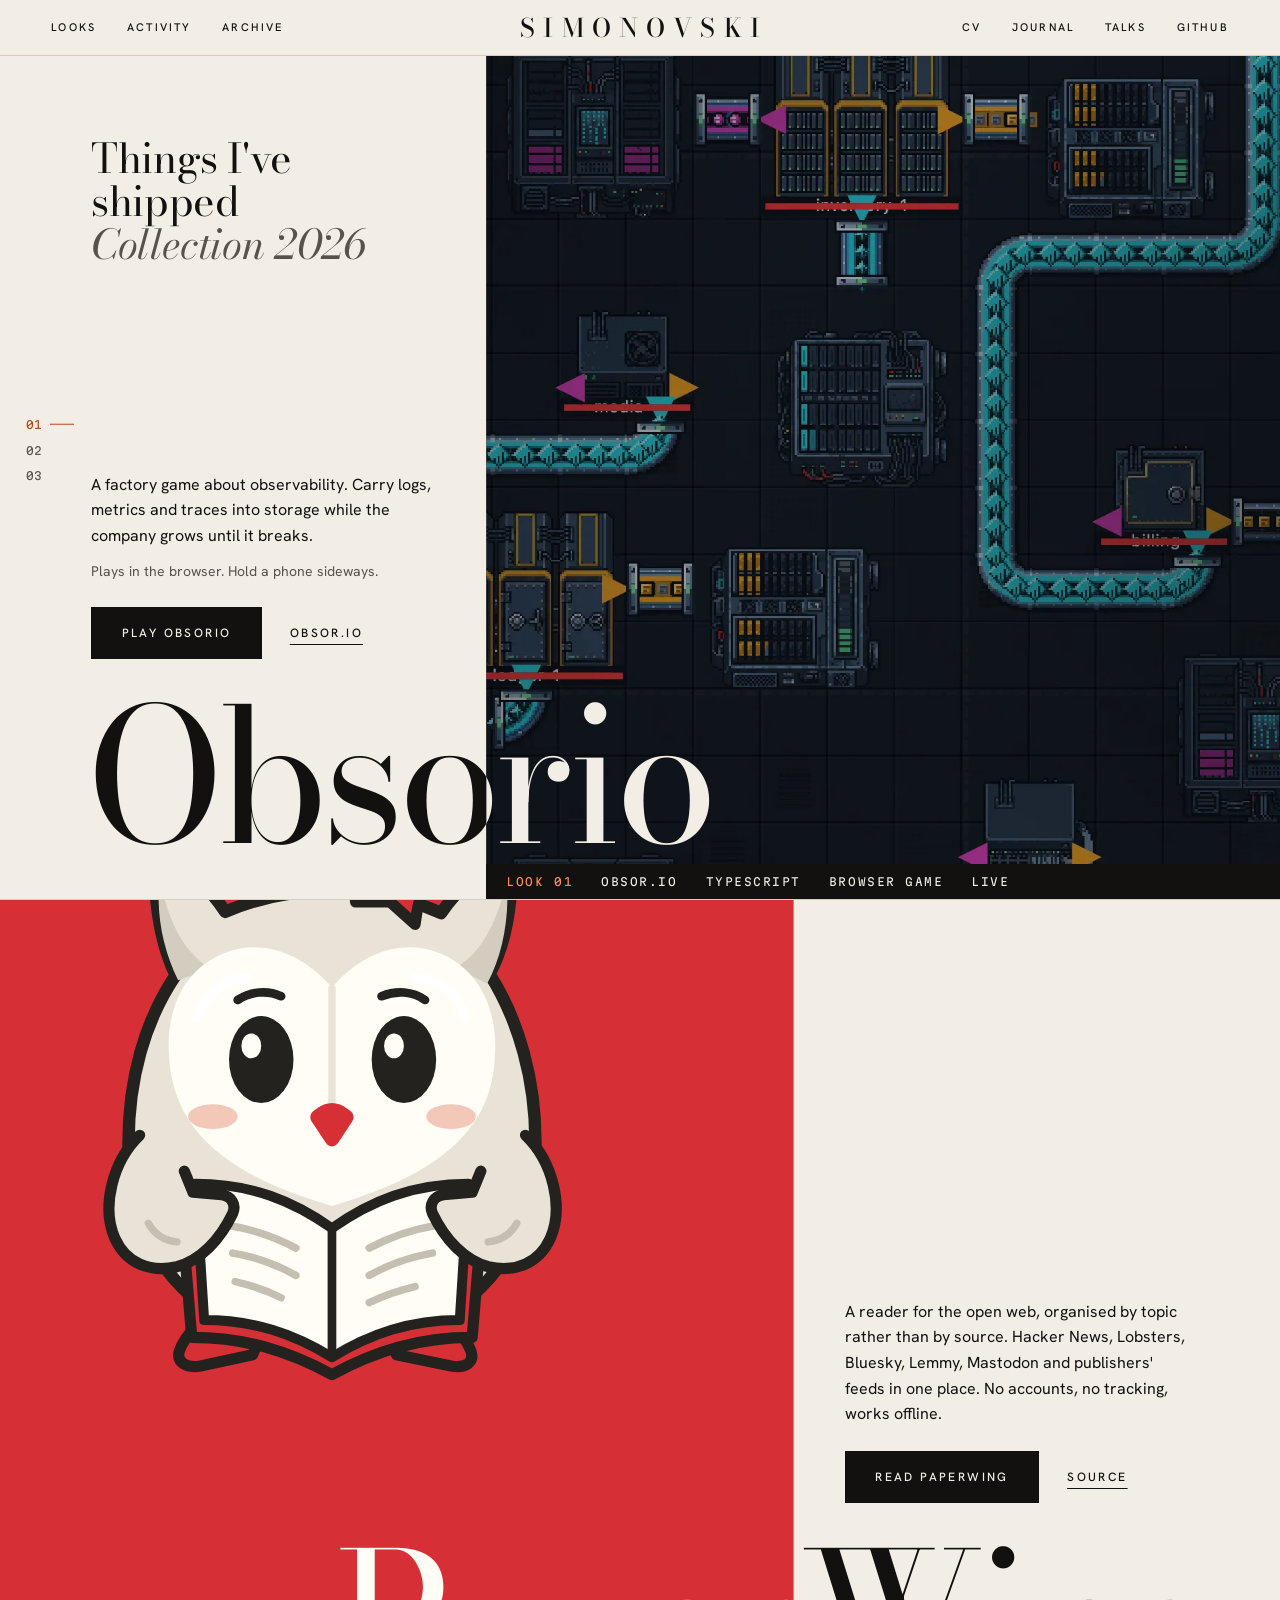
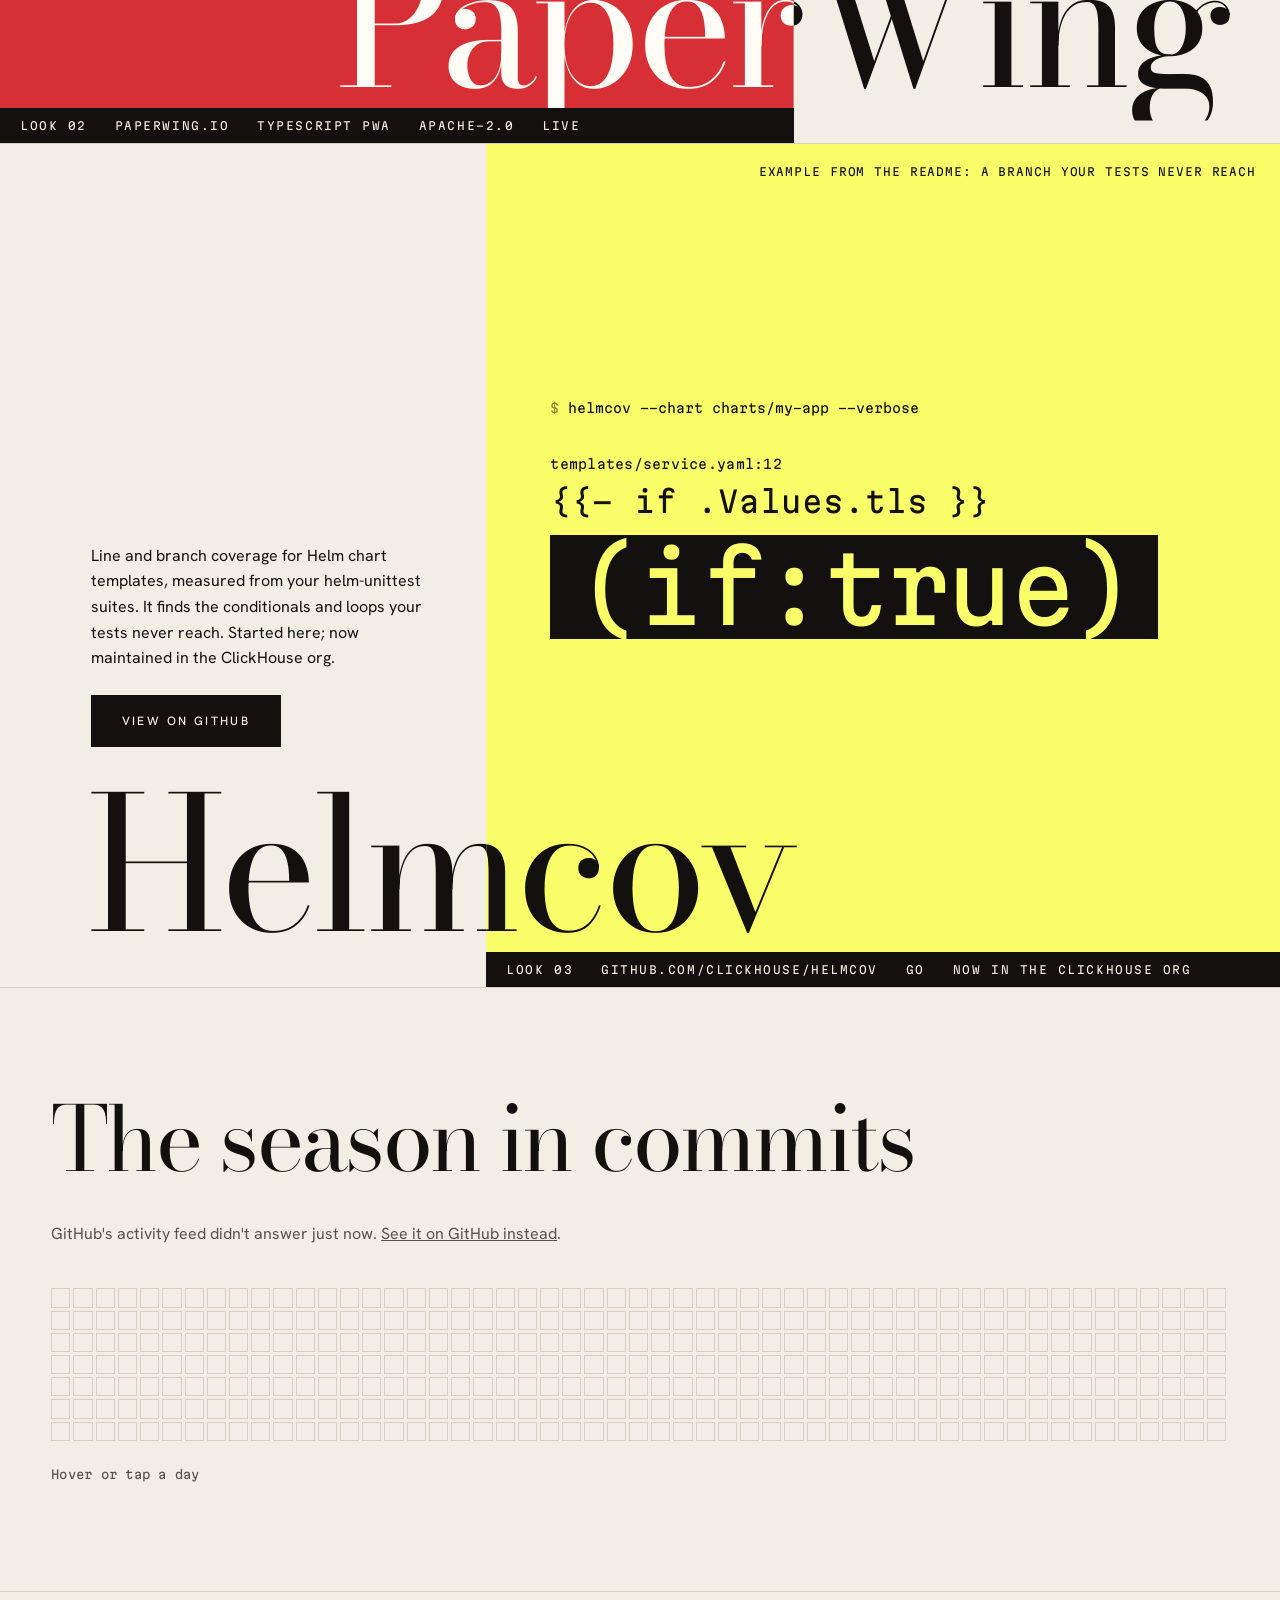
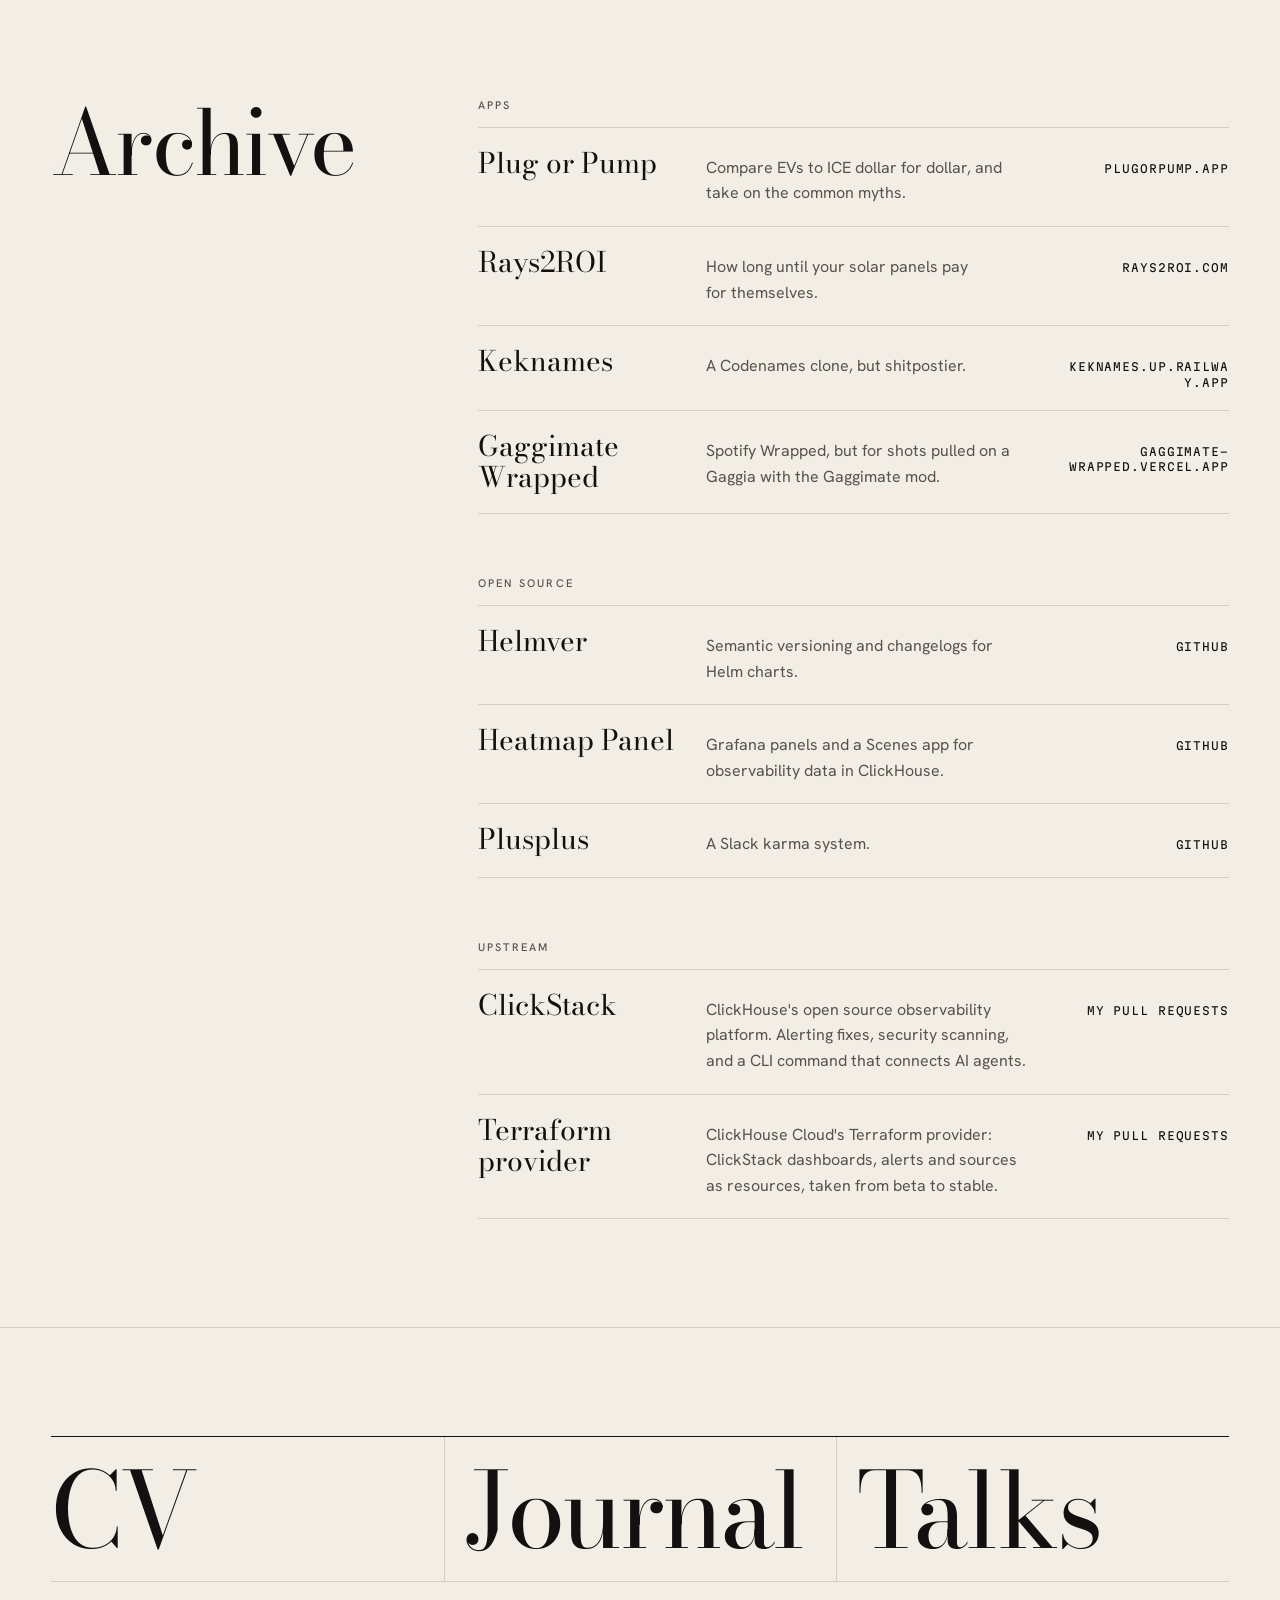
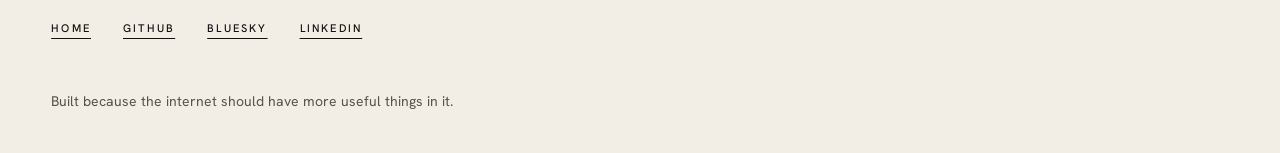
==== commit 436953b2: "Heavier serif cuts and ClickHouse upstream work Drop Bodoni Moda's optical size from 96/72/48 to 24/" ====
--- a/portfolio/index.html
+++ b/portfolio/index.html
@@ -9,7 +9,7 @@
     />
     <meta name="theme-color" content="#f2eee6" />
     <link rel="canonical" href="https://jordansimonov.ski/portfolio/" />
-    <link rel="icon" type="image/svg+xml" href="../js-favicon.svg" />
+    <link rel="icon" type="image/svg+xml" href="/js-favicon.svg" />
     <meta property="og:title" content="Jordan Simonovski - Things I've shipped" />
     <meta
       property="og:description"
@@ -31,8 +31,8 @@
       rel="stylesheet"
       href="https://fonts.googleapis.com/css2?family=Bodoni+Moda:ital,opsz,wght@0,6..96,400..700;1,6..96,400..700&family=Hanken+Grotesk:wght@400;500&family=Martian+Mono:wdth,wght@87.5,400&display=swap"
     />
-    <link rel="preload" as="image" href="./looks/obsorio-floor.webp" />
-    <link rel="stylesheet" href="./portfolio.css" />
+    <link rel="preload" as="image" href="/portfolio/looks/obsorio-floor.webp" />
+    <link rel="stylesheet" href="/portfolio/portfolio.css" />
   </head>
   <body>
     <a class="skip" href="#looks">Skip to the looks</a>
@@ -74,7 +74,7 @@
         </div>
         <figure class="look__plate">
           <img
-            src="./looks/obsorio-floor.webp"
+            src="/portfolio/looks/obsorio-floor.webp"
             width="1060"
             height="2000"
             alt="Obsorio's pixel-art factory floor: server racks and services joined by teal and magenta conveyor belts carrying telemetry."
@@ -96,7 +96,7 @@
           </div>
         </div>
         <figure class="look__plate">
-          <img src="./looks/pip.svg" width="640" height="640" alt="Pip, PaperWing's paper owl mascot, reading an open book." />
+          <img src="/portfolio/looks/pip.svg" width="640" height="640" alt="Pip, PaperWing's paper owl mascot, reading an open book." />
         </figure>
         <h2 class="look__name" id="paperwing-name" data-name="PaperWing">PaperWing</h2>
         <p class="look__edge"><span>Look 02</span><span>paperwing.io</span><span>TypeScript PWA</span><span>Apache-2.0</span><span>Live</span></p>
@@ -166,6 +166,13 @@
           <li><a href="https://github.com/jordan-simonovski/plusplus" target="_blank" rel="noopener noreferrer"><span class="archive__name">Plusplus</span><span class="archive__text">A Slack karma system.</span><span class="archive__where">GitHub</span></a></li>
         </ul>
       </div>
+      <div class="archive__group">
+        <h3>Upstream</h3>
+        <ul>
+          <li><a href="https://github.com/ClickHouse/ClickStack/pulls?q=is%3Apr+author%3Ajordan-simonovski" target="_blank" rel="noopener noreferrer"><span class="archive__name">ClickStack</span><span class="archive__text">ClickHouse's open source observability platform. Alerting fixes, security scanning, and a CLI command that connects AI agents.</span><span class="archive__where">My pull requests</span></a></li>
+          <li><a href="https://github.com/ClickHouse/terraform-provider-clickhouse/pulls?q=is%3Apr+author%3Ajordan-simonovski" target="_blank" rel="noopener noreferrer"><span class="archive__name">Terraform provider</span><span class="archive__text">ClickHouse Cloud's Terraform provider: ClickStack dashboards, alerts and sources as resources, taken from beta to stable.</span><span class="archive__where">My pull requests</span></a></li>
+        </ul>
+      </div>
     </section>
 
     <footer class="close" aria-labelledby="close-title">
@@ -184,6 +191,6 @@
       <p class="close__note">Built because the internet should have more useful things in it.</p>
     </footer>
 
-    <script src="./portfolio.js" defer></script>
+    <script src="/portfolio/portfolio.js" defer></script>
   </body>
 </html>
--- a/portfolio/portfolio.css
+++ b/portfolio/portfolio.css
@@ -240,7 +240,7 @@
   margin: 0;
   padding: clamp(2.5rem, 9vh, 6rem) clamp(1.5rem, 4vw, 4rem) 0 calc(var(--gutter) + 2.5rem);
   font: 400 clamp(1.9rem, 3.2vw, 3rem)/1.05 var(--serif);
-  font-variation-settings: "opsz" 72;
+  font-variation-settings: "opsz" 18;
   letter-spacing: -0.01em;
   text-wrap: balance;
 }
@@ -418,7 +418,7 @@
   margin: 0;
   padding: 0 var(--gutter) 0 calc(var(--gutter) + 2.25rem);
   font: 400 var(--name-size) / 1.08 var(--serif);
-  font-variation-settings: "opsz" 96;
+  font-variation-settings: "opsz" 24;
   letter-spacing: -0.035em;
   white-space: nowrap;
   color: transparent;
@@ -518,7 +518,7 @@
 .archive h2 {
   margin: 0 0 2.5rem;
   font: 400 clamp(2.75rem, 7vw, 6.5rem)/0.95 var(--serif);
-  font-variation-settings: "opsz" 96;
+  font-variation-settings: "opsz" 24;
   letter-spacing: -0.03em;
 }
 
@@ -526,7 +526,7 @@
   margin: 0 0 3.5rem;
   max-width: 34ch;
   font: 400 clamp(1.4rem, 2.6vw, 2.4rem)/1.3 var(--serif);
-  font-variation-settings: "opsz" 48;
+  font-variation-settings: "opsz" 14;
   text-wrap: pretty;
 }
 
@@ -625,7 +625,7 @@
 }
 
 .archive h2 {
-  grid-row: span 2;
+  grid-row: span 3; /* one row per archive group */
   align-self: start;
   position: sticky;
   top: calc(var(--mast) + 2rem);
@@ -662,7 +662,7 @@
 
 .archive__name {
   font: 400 clamp(1.5rem, 2.2vw, 2rem)/1.1 var(--serif);
-  font-variation-settings: "opsz" 48;
+  font-variation-settings: "opsz" 14;
   transition: font-style 0ms;
 }
 
@@ -720,7 +720,7 @@
   display: block;
   padding: 1.5rem 1.25rem 1.25rem;
   font: 400 clamp(3.25rem, 8.2vw, 8rem)/0.95 var(--serif);
-  font-variation-settings: "opsz" 96;
+  font-variation-settings: "opsz" 24;
   letter-spacing: -0.03em;
   text-decoration: none;
 }
